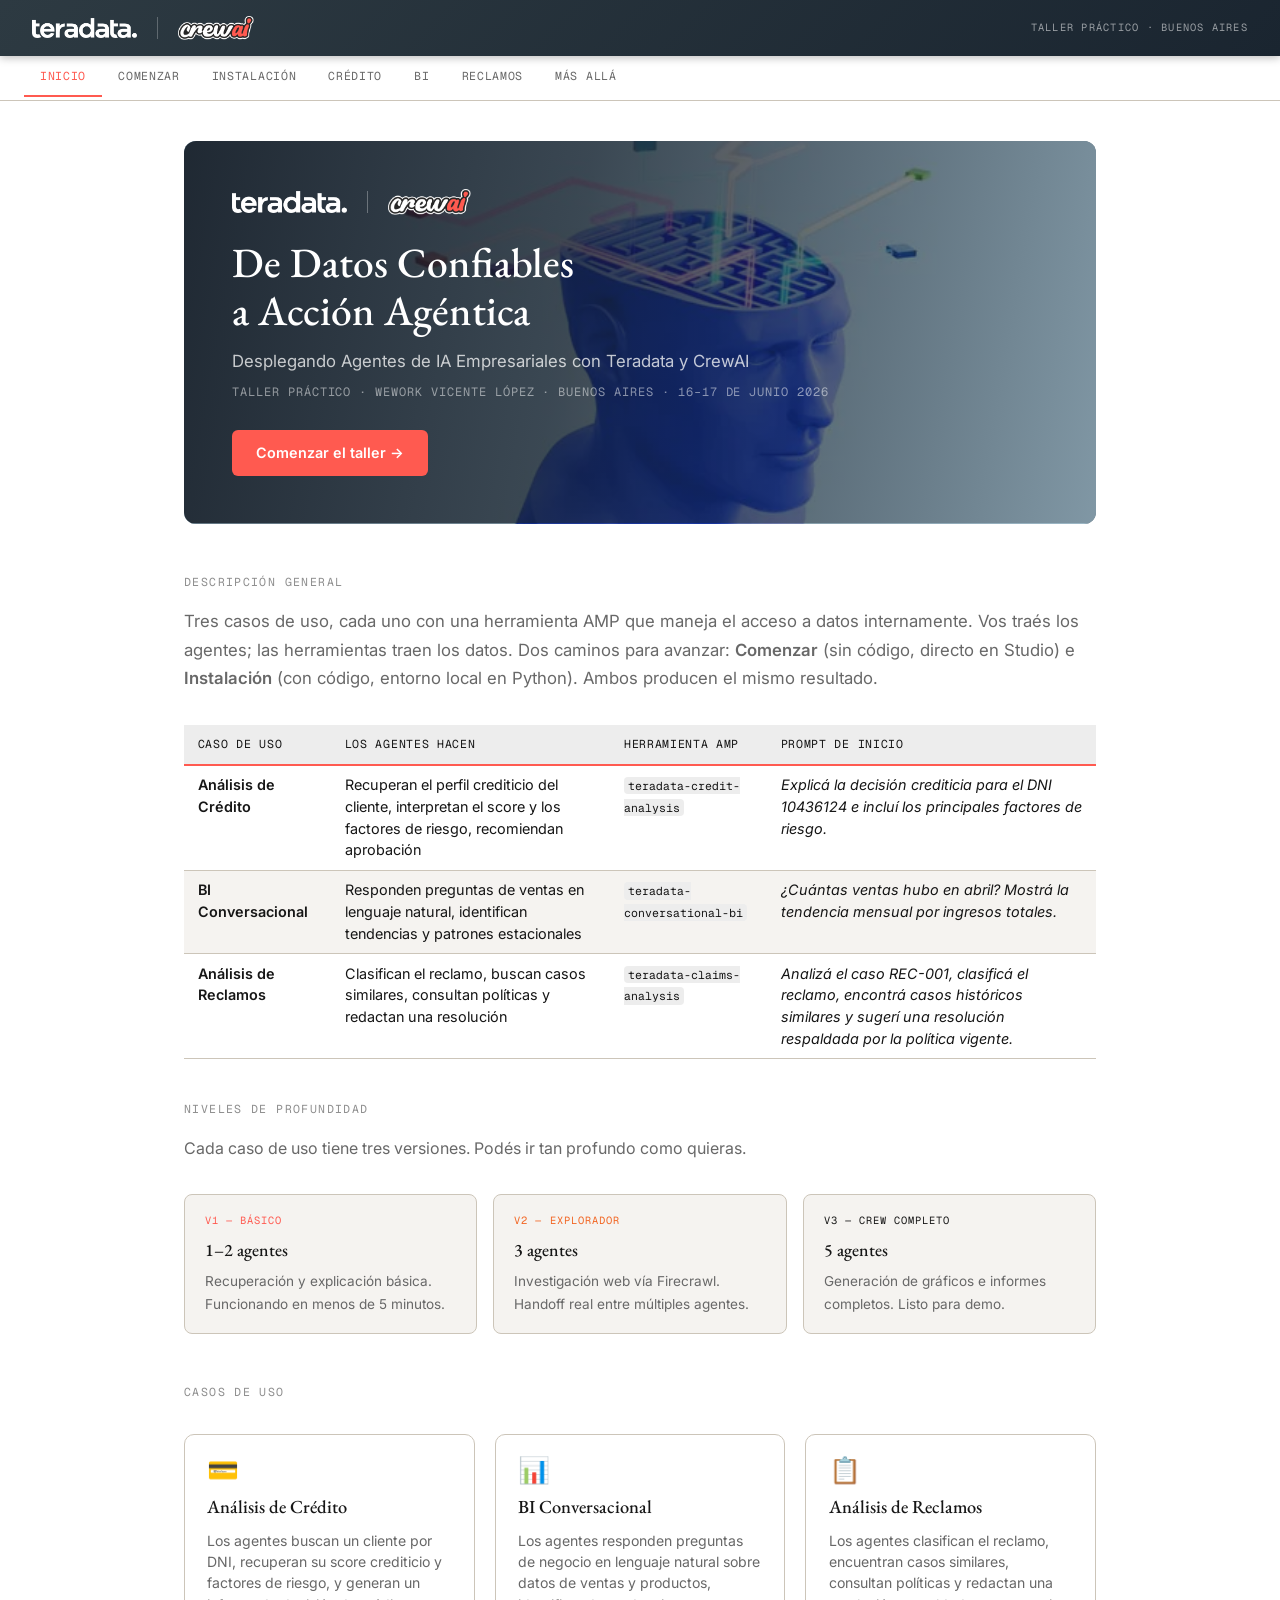
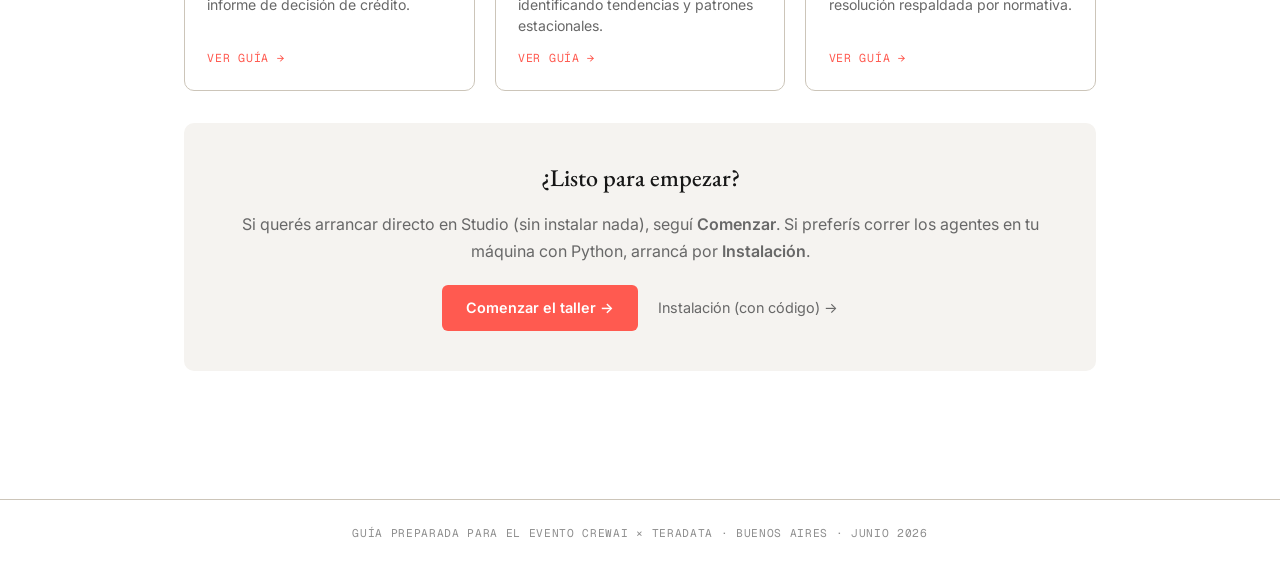
==== index.html @ 2e2058a5 "Workshop site: CrewAI × Teradata Buenos Aires 2026 Static 7-page Spanish workshop site for participa" ====
<!DOCTYPE html>
<html lang="es">
<head>
  <meta charset="UTF-8">
  <meta name="viewport" content="width=device-width, initial-scale=1.0">
  <title>CrewAI × Teradata — Taller Buenos Aires 2026</title>
  <link rel="stylesheet" href="css/style.css">
  <style>
    /* Index-specific: full width, no sidebar */
    .index-layout {
      max-width: 960px;
      margin: 0 auto;
      padding: 2.5rem 1.5rem 4rem;
    }
    .section-title {
      font-family: 'Geist Mono', monospace;
      font-size: 0.72rem;
      letter-spacing: 0.12em;
      text-transform: uppercase;
      color: var(--text-muted);
      margin-bottom: 1rem;
    }
    .overview-intro {
      font-size: 1.05rem;
      color: var(--text-secondary);
      margin-bottom: 2rem;
      max-width: none;
    }
    .versions-overview {
      display: grid;
      grid-template-columns: repeat(3, 1fr);
      gap: 1rem;
      margin: 2rem 0 3rem;
    }
    .version-card {
      background: var(--off-white);
      border: 1px solid var(--border-light);
      border-radius: 8px;
      padding: 1.1rem 1.25rem;
    }
    .version-card .vnum {
      font-family: 'Geist Mono', monospace;
      font-size: 0.65rem;
      letter-spacing: 0.1em;
      text-transform: uppercase;
      color: var(--text-muted);
      margin-bottom: 0.3rem;
    }
    .version-card .vtitle {
      font-family: 'EB Garamond', Georgia, serif;
      font-size: 1.1rem;
      font-weight: 500;
      margin-bottom: 0.3rem;
    }
    .version-card .vdesc {
      font-size: 0.85rem;
      color: var(--text-secondary);
    }
    @media (max-width: 700px) {
      .versions-overview { grid-template-columns: 1fr; }
    }
  </style>
</head>
<body>

<header class="site-header">
  <div class="header-brand">
    <img src="assets/teradata-logo.png" alt="Teradata" class="teradata-logo">
    <div class="header-divider"></div>
    <a href="index.html" class="crewai-logo-link"><img src="assets/crewai-logo.png" alt="CrewAI" class="crewai-logo-img"></a>
  </div>
  <span class="header-label">Taller Práctico · Buenos Aires</span>
</header>

<nav class="site-nav"><ul>
  <li><a href="index.html" class="active">Inicio</a></li>
  <li><a href="comenzar.html">Comenzar</a></li>
  <li><a href="instalacion.html">Instalación</a></li>
  <li><a href="caso-credito.html">Crédito</a></li>
  <li><a href="caso-bi.html">BI</a></li>
  <li><a href="caso-reclamos.html">Reclamos</a></li>
  <li><a href="ir-mas-alla.html">Más Allá</a></li>
</ul></nav>

<div class="index-layout">

  <!-- Hero -->
  <div class="hero">
    <div class="hero-bg"></div>
    <div class="hero-bg-image"></div>
    <div class="hero-content">
      <div class="hero-logos">
        <img src="assets/teradata-logo.png" alt="Teradata" class="teradata-logo">
        <div class="hero-div"></div>
        <a href="index.html" class="crewai-logo-link"><img src="assets/crewai-logo.png" alt="CrewAI" class="crewai-logo-img"></a>
      </div>
      <h1>De Datos Confiables<br>a Acción Agéntica</h1>
      <p class="hero-subtitle">Desplegando Agentes de IA Empresariales con Teradata y CrewAI</p>
      <p class="hero-date">Taller práctico · WeWork Vicente López · Buenos Aires · 16–17 de Junio 2026</p>
      <a href="comenzar.html" class="hero-cta">Comenzar el taller →</a>
    </div>
  </div>

  <!-- Overview -->
  <div class="section-title">Descripción general</div>
  <p class="overview-intro">
    Tres casos de uso, cada uno con una herramienta AMP que maneja el acceso a datos internamente.
    Vos traés los agentes; las herramientas traen los datos. Dos caminos para avanzar:
    <strong>Comenzar</strong> (sin código, directo en Studio) e <strong>Instalación</strong> (con código, entorno local en Python).
    Ambos producen el mismo resultado.
  </p>

  <div class="table-wrap">
    <table>
      <thead>
        <tr>
          <th>Caso de uso</th>
          <th>Los agentes hacen</th>
          <th>Herramienta AMP</th>
          <th>Prompt de inicio</th>
        </tr>
      </thead>
      <tbody>
        <tr>
          <td><strong>Análisis de Crédito</strong></td>
          <td>Recuperan el perfil crediticio del cliente, interpretan el score y los factores de riesgo, recomiendan aprobación</td>
          <td><code>teradata-credit-analysis</code></td>
          <td><em>Explicá la decisión crediticia para el DNI 10436124 e incluí los principales factores de riesgo.</em></td>
        </tr>
        <tr>
          <td><strong>BI Conversacional</strong></td>
          <td>Responden preguntas de ventas en lenguaje natural, identifican tendencias y patrones estacionales</td>
          <td><code>teradata-conversational-bi</code></td>
          <td><em>¿Cuántas ventas hubo en abril? Mostrá la tendencia mensual por ingresos totales.</em></td>
        </tr>
        <tr>
          <td><strong>Análisis de Reclamos</strong></td>
          <td>Clasifican el reclamo, buscan casos similares, consultan políticas y redactan una resolución</td>
          <td><code>teradata-claims-analysis</code></td>
          <td><em>Analizá el caso REC-001, clasificá el reclamo, encontrá casos históricos similares y sugerí una resolución respaldada por la política vigente.</em></td>
        </tr>
      </tbody>
    </table>
  </div>

  <!-- Version tiers -->
  <div class="section-title" style="margin-top: 2.5rem;">Niveles de profundidad</div>
  <p style="color: var(--text-secondary); margin-bottom: 1.5rem;">
    Cada caso de uso tiene tres versiones. Podés ir tan profundo como quieras.
  </p>
  <div class="versions-overview">
    <div class="version-card">
      <div class="vnum" style="color: var(--coral);">V1 — Básico</div>
      <div class="vtitle">1–2 agentes</div>
      <div class="vdesc">Recuperación y explicación básica. Funcionando en menos de 5 minutos.</div>
    </div>
    <div class="version-card">
      <div class="vnum" style="color: var(--teradata-orange);">V2 — Explorador</div>
      <div class="vtitle">3 agentes</div>
      <div class="vdesc">Investigación web vía Firecrawl. Handoff real entre múltiples agentes.</div>
    </div>
    <div class="version-card">
      <div class="vnum" style="color: var(--coal);">V3 — Crew Completo</div>
      <div class="vtitle">5 agentes</div>
      <div class="vdesc">Generación de gráficos e informes completos. Listo para demo.</div>
    </div>
  </div>

  <!-- Use case cards -->
  <div class="section-title">Casos de uso</div>
  <div class="use-case-cards">
    <a href="caso-credito.html" class="use-case-card">
      <div class="card-icon">💳</div>
      <div class="card-title">Análisis de Crédito</div>
      <div class="card-desc">
        Los agentes buscan un cliente por DNI, recuperan su score crediticio y factores de riesgo,
        y generan un informe de decisión de crédito.
      </div>
      <div class="card-link">Ver guía →</div>
    </a>
    <a href="caso-bi.html" class="use-case-card">
      <div class="card-icon">📊</div>
      <div class="card-title">BI Conversacional</div>
      <div class="card-desc">
        Los agentes responden preguntas de negocio en lenguaje natural sobre datos de ventas
        y productos, identificando tendencias y patrones estacionales.
      </div>
      <div class="card-link">Ver guía →</div>
    </a>
    <a href="caso-reclamos.html" class="use-case-card">
      <div class="card-icon">📋</div>
      <div class="card-title">Análisis de Reclamos</div>
      <div class="card-desc">
        Los agentes clasifican el reclamo, encuentran casos similares, consultan políticas
        y redactan una resolución respaldada por normativa.
      </div>
      <div class="card-link">Ver guía →</div>
    </a>
  </div>

  <!-- CTA to getting started -->
  <div style="text-align: center; margin-top: 1rem; padding: 2.5rem; background: var(--off-white); border-radius: 10px;">
    <h2 style="border: none; margin-top: 0; font-size: 1.5rem;">¿Listo para empezar?</h2>
    <p style="color: var(--text-secondary); margin-bottom: 1.25rem;">
      Si querés arrancar directo en Studio (sin instalar nada), seguí <strong>Comenzar</strong>.
      Si preferís correr los agentes en tu máquina con Python, arrancá por <strong>Instalación</strong>.
    </p>
    <a href="comenzar.html" class="hero-cta">Comenzar el taller →</a>
    <a href="instalacion.html" style="margin-left: 1rem; color: var(--text-secondary); font-size: 0.9rem;">Instalación (con código) →</a>
  </div>

</div>

<footer class="site-footer">
  <p>Guía preparada para el evento CrewAI × Teradata · Buenos Aires · Junio 2026</p>
</footer>

<button id="back-to-top" title="Volver arriba">↑</button>

<script>
  const btn = document.getElementById('back-to-top');
  window.addEventListener('scroll', () => btn.classList.toggle('visible', window.scrollY > 400));
  btn.addEventListener('click', () => window.scrollTo({top: 0, behavior: 'smooth'}));
</script>
</body>
</html>
---- css/style.css ----
/* ============================================================
   CrewAI × Teradata Workshop — Shared Stylesheet
   Field-labs inspired design with joint co-branding
   ============================================================ */

@import url('https://fonts.googleapis.com/css2?family=EB+Garamond:ital,wght@0,500;1,500&family=Inter:wght@400;600&family=Geist+Mono:wght@400&display=swap');

/* ── Custom Properties ─────────────────────────────────────── */
:root {
  --coral:            #FF5A50;
  --teradata-orange:  #F26522;
  --black:            #000000;
  --coal:             #161616;
  --off-white:        #F5F3F0;
  --card-grey:        #EDEDED;
  --border-light:     #CCC5B9;
  --text-secondary:   #686868;
  --text-muted:       #8E8E8E;
  --header-dark:      #2D3A42;
  --header-darker:    #1A2530;
  --header-height:    56px;
  --sidebar-width:    250px;
  --content-width:    960px;
  --outer-width:      1280px;
}

/* ── Reset / Base ──────────────────────────────────────────── */
*, *::before, *::after { box-sizing: border-box; margin: 0; padding: 0; }

html { scroll-behavior: smooth; }

body {
  font-family: 'Inter', sans-serif;
  font-size: 16px;
  line-height: 1.7;
  color: var(--coal);
  background: #fff;
}

/* ── Header ────────────────────────────────────────────────── */
.site-header {
  background: linear-gradient(135deg, var(--header-dark) 0%, var(--header-darker) 100%);
  height: var(--header-height);
  padding: 0 2rem;
  display: flex;
  align-items: center;
  justify-content: space-between;
  position: sticky;
  top: 0;
  z-index: 100;
  box-shadow: 0 2px 8px rgba(0,0,0,0.25);
}

.header-brand {
  display: flex;
  align-items: center;
  gap: 1.25rem;
}

.header-brand img.teradata-logo {
  height: 20px;
  width: auto;
  display: block;
  filter: brightness(0) invert(1);
}

.header-divider {
  width: 1px;
  height: 22px;
  background: rgba(255,255,255,0.25);
  flex-shrink: 0;
}

.crewai-logo-link {
  display: flex;
  align-items: center;
  text-decoration: none;
}

.crewai-logo-img {
  height: 24px;
  width: auto;
  display: block;
}

.header-label {
  font-family: 'Geist Mono', monospace;
  font-size: 0.65rem;
  letter-spacing: 0.12em;
  text-transform: uppercase;
  color: rgba(255,255,255,0.55);
}

/* ── Top Navigation ────────────────────────────────────────── */
.site-nav {
  background: #fff;
  border-bottom: 1px solid var(--border-light);
  position: sticky;
  top: var(--header-height);
  z-index: 90;
}

.site-nav ul {
  list-style: none;
  display: flex;
  gap: 0;
  max-width: var(--outer-width);
  margin: 0 auto;
  padding: 0 1.5rem;
}

.site-nav ul li {
  position: relative;
}

.site-nav ul li a {
  display: block;
  padding: 0.65rem 1rem;
  font-family: 'Geist Mono', monospace;
  font-size: 0.72rem;
  letter-spacing: 0.06em;
  text-transform: uppercase;
  color: var(--text-secondary);
  text-decoration: none;
  transition: color 0.15s;
}

.site-nav ul li a:hover,
.site-nav ul li a.active {
  color: var(--coral);
}

.site-nav ul li:has(a:hover)::after,
.site-nav ul li:has(a.active)::after {
  content: '';
  position: absolute;
  bottom: -1px;
  left: 0;
  right: 0;
  height: 2px;
  background: var(--coral);
}

/* ── Page Layout ───────────────────────────────────────────── */
.page-layout {
  display: grid;
  grid-template-columns: var(--sidebar-width) 1fr;
  max-width: var(--outer-width);
  margin: 0 auto;
  padding: 2rem 1.5rem;
  gap: 3rem;
  align-items: start;
}

/* ── Sidebar TOC ───────────────────────────────────────────── */
.toc-sidebar {
  position: sticky;
  top: calc(var(--header-height) + 54px);
  max-height: calc(100vh - var(--header-height) - 74px);
  overflow-y: auto;
  padding-right: 1rem;
}

.toc-sidebar nav {
  border-left: 1px solid var(--border-light);
  padding-left: 1rem;
}

.toc-title {
  font-family: 'Geist Mono', monospace;
  font-size: 0.65rem;
  letter-spacing: 0.12em;
  text-transform: uppercase;
  color: var(--text-muted);
  margin-bottom: 0.75rem;
}

.toc-sidebar nav a {
  display: block;
  padding: 0.3rem 0.6rem;
  font-size: 0.83rem;
  color: var(--text-secondary);
  text-decoration: none;
  border-left: 2px solid transparent;
  margin-left: -1rem;
  border-radius: 0 4px 4px 0;
  transition: all 0.15s;
  line-height: 1.4;
}

.toc-sidebar nav a:hover {
  color: var(--coal);
  background: var(--off-white);
}

.toc-sidebar nav a.active {
  color: var(--coral);
  border-left-color: var(--coral);
  background: var(--off-white);
  font-weight: 600;
}

.toc-sidebar nav a.toc-h3 {
  font-size: 0.78rem;
  padding-left: 1.2rem;
}

/* ── Main Content ──────────────────────────────────────────── */
.main-content {
  min-width: 0;
  max-width: var(--content-width);
}

/* ── Typography ────────────────────────────────────────────── */
h1, h2, h3, h4 {
  font-family: 'EB Garamond', Georgia, serif;
  font-weight: 500;
  line-height: 1.25;
  color: var(--coal);
}

h1 { font-size: 2.4rem; margin-bottom: 1rem; }
h2 { font-size: 1.7rem; margin-top: 2.5rem; margin-bottom: 0.75rem; padding-bottom: 0.4rem; border-bottom: 1px solid var(--border-light); }
h3 { font-size: 1.25rem; margin-top: 1.75rem; margin-bottom: 0.5rem; }
h4 { font-size: 1rem; margin-top: 1.25rem; margin-bottom: 0.4rem; font-family: 'Inter', sans-serif; font-weight: 600; }

p { margin-bottom: 1rem; }

a { color: var(--coral); text-decoration: none; }
a:hover { text-decoration: underline; }

strong { font-weight: 600; }

hr { border: none; border-top: 1px solid var(--border-light); margin: 2rem 0; }

ul, ol { margin: 0.5rem 0 1rem 1.5rem; }
li { margin-bottom: 0.25rem; }

/* ── Inline Code ───────────────────────────────────────────── */
code {
  font-family: 'Geist Mono', monospace;
  font-size: 0.84em;
  background: var(--card-grey);
  padding: 0.1em 0.35em;
  border-radius: 4px;
  color: var(--coal);
}

/* ── Code Blocks ───────────────────────────────────────────── */
pre {
  background: var(--coal);
  border-radius: 10px;
  padding: 1rem 1.2rem;
  overflow-x: auto;
  margin: 1rem 0 1.5rem;
  position: relative;
}

pre code {
  font-family: 'Geist Mono', monospace;
  font-size: 0.84rem;
  background: none;
  color: #EDEDED;
  padding: 0;
  border-radius: 0;
}

.code-lang {
  position: absolute;
  top: 0.6rem;
  right: 1rem;
  font-family: 'Geist Mono', monospace;
  font-size: 0.62rem;
  letter-spacing: 0.1em;
  text-transform: uppercase;
  color: var(--text-muted);
}

/* ── Tables ────────────────────────────────────────────────── */
.table-wrap { overflow-x: auto; margin: 1rem 0 1.5rem; }

table {
  width: 100%;
  border-collapse: collapse;
  font-size: 0.9rem;
}

thead tr {
  background: var(--card-grey);
  border-bottom: 2px solid var(--coral);
}

thead th {
  font-family: 'Geist Mono', monospace;
  font-size: 0.72rem;
  letter-spacing: 0.06em;
  text-transform: uppercase;
  padding: 0.6rem 0.85rem;
  text-align: left;
  color: var(--coal);
  font-weight: 400;
}

tbody tr { border-bottom: 1px solid var(--border-light); }
tbody tr:nth-child(even) { background: var(--off-white); }

td {
  padding: 0.55rem 0.85rem;
  vertical-align: top;
  line-height: 1.5;
}

td code { font-size: 0.8em; }

/* ── Callout / Blockquote ──────────────────────────────────── */
blockquote {
  border-left: 3px solid var(--coral);
  background: var(--off-white);
  border-radius: 0 6px 6px 0;
  padding: 0.75rem 1.1rem;
  margin: 1rem 0 1.5rem;
  color: var(--text-secondary);
  font-size: 0.93rem;
}

blockquote p:last-child { margin-bottom: 0; }

blockquote strong { color: var(--coal); }

/* ── Mode Toggle ───────────────────────────────────────────── */
.mode-toggle-wrap {
  display: flex;
  align-items: center;
  gap: 1rem;
  margin: 1.5rem 0 1rem;
}

.mode-toggle-label {
  font-family: 'Geist Mono', monospace;
  font-size: 0.72rem;
  letter-spacing: 0.08em;
  text-transform: uppercase;
  color: var(--text-muted);
}

.mode-toggle {
  display: inline-flex;
  border: 1.5px solid var(--border-light);
  border-radius: 6px;
  overflow: hidden;
}

.toggle-btn {
  padding: 0.45rem 1.1rem;
  font-family: 'Geist Mono', monospace;
  font-size: 0.78rem;
  letter-spacing: 0.04em;
  border: none;
  background: #fff;
  color: var(--text-secondary);
  cursor: pointer;
  transition: all 0.15s;
}

.toggle-btn + .toggle-btn {
  border-left: 1.5px solid var(--border-light);
}

.toggle-btn.active {
  background: var(--coral);
  color: #fff;
}

.toggle-btn:hover:not(.active) {
  background: var(--off-white);
  color: var(--coal);
}

/* ── Version Accordions ────────────────────────────────────── */
.versions-list { margin-top: 1rem; }

details.version-details {
  border: 1px solid var(--border-light);
  border-radius: 8px;
  margin-bottom: 0.75rem;
  overflow: hidden;
}

details.version-details[open] {
  border-color: var(--card-grey);
}

summary.version-summary {
  display: flex;
  align-items: center;
  gap: 0.75rem;
  padding: 0.85rem 1.1rem;
  cursor: pointer;
  list-style: none;
  background: #fff;
  transition: background 0.12s;
}

summary.version-summary::-webkit-details-marker { display: none; }

details.version-details[open] summary.version-summary {
  background: var(--off-white);
  border-bottom: 1px solid var(--border-light);
}

summary.version-summary:hover { background: var(--off-white); }

.version-badge {
  font-family: 'Geist Mono', monospace;
  font-size: 0.72rem;
  letter-spacing: 0.04em;
  padding: 0.2rem 0.6rem;
  border-radius: 4px;
  color: #fff;
  white-space: nowrap;
}

.version-badge.v1 { background: var(--coral); }
.version-badge.v2 { background: var(--teradata-orange); }
.version-badge.v3 { background: var(--coal); }

.version-meta {
  font-size: 0.85rem;
  color: var(--text-secondary);
}

.version-arrow {
  margin-left: auto;
  font-size: 0.8rem;
  color: var(--text-muted);
  transition: transform 0.2s;
}

details.version-details[open] .version-arrow { transform: rotate(90deg); }

.version-body {
  padding: 1.25rem 1.5rem;
}

.version-body > *:last-child { margin-bottom: 0; }

/* ── Step boxes (installation) ─────────────────────────────── */
.step-list { list-style: none; margin: 0; padding: 0; }

.step-item {
  display: flex;
  gap: 1rem;
  margin-bottom: 1.5rem;
  align-items: flex-start;
}

.step-num {
  flex-shrink: 0;
  width: 28px;
  height: 28px;
  border-radius: 50%;
  background: var(--coral);
  color: #fff;
  font-family: 'Geist Mono', monospace;
  font-size: 0.78rem;
  display: flex;
  align-items: center;
  justify-content: center;
  margin-top: 0.1rem;
}

.step-content h4 { margin-top: 0; }

/* ── Checklist ─────────────────────────────────────────────── */
.checklist {
  background: var(--off-white);
  border: 1px solid var(--border-light);
  border-radius: 8px;
  padding: 1.1rem 1.4rem;
  margin: 1.5rem 0;
}

.checklist h4 {
  margin-top: 0;
  margin-bottom: 0.6rem;
  font-family: 'Geist Mono', monospace;
  font-size: 0.72rem;
  letter-spacing: 0.08em;
  text-transform: uppercase;
  color: var(--text-muted);
}

.checklist ul {
  list-style: none;
  margin: 0;
  padding: 0;
}

.checklist ul li {
  padding: 0.2rem 0;
  padding-left: 1.4rem;
  position: relative;
  font-size: 0.9rem;
}

.checklist ul li::before {
  content: '✓';
  position: absolute;
  left: 0;
  color: var(--coral);
  font-weight: 600;
}

/* ── Use-Case Cards (index page) ───────────────────────────── */
.use-case-cards {
  display: grid;
  grid-template-columns: repeat(3, 1fr);
  gap: 1.25rem;
  margin: 2rem 0;
}

.use-case-card {
  border: 1.5px solid var(--border-light);
  border-radius: 10px;
  padding: 1.4rem;
  text-decoration: none;
  color: inherit;
  display: flex;
  flex-direction: column;
  gap: 0.5rem;
  transition: border-color 0.15s, box-shadow 0.15s;
}

.use-case-card:hover {
  border-color: var(--coral);
  box-shadow: 0 4px 16px rgba(255,90,80,0.1);
  text-decoration: none;
}

.card-icon {
  font-size: 1.6rem;
  line-height: 1;
}

.card-title {
  font-family: 'EB Garamond', Georgia, serif;
  font-size: 1.15rem;
  font-weight: 500;
  color: var(--coal);
}

.card-desc {
  font-size: 0.88rem;
  color: var(--text-secondary);
  line-height: 1.5;
  flex: 1;
}

.card-link {
  font-family: 'Geist Mono', monospace;
  font-size: 0.72rem;
  letter-spacing: 0.06em;
  text-transform: uppercase;
  color: var(--coral);
  margin-top: 0.25rem;
}

/* ── Hero (index page) ─────────────────────────────────────── */
.hero {
  position: relative;
  min-height: 380px;
  display: flex;
  align-items: center;
  overflow: hidden;
  border-radius: 12px;
  margin-bottom: 3rem;
}

.hero-bg {
  position: absolute;
  inset: 0;
  background: linear-gradient(135deg, var(--header-darker) 0%, var(--header-dark) 100%);
}

/* Accent image + dark scrim baked in (WP-A owns the asset path).
   WP-E only needs the <div class="hero-bg-image"> present + the file copied —
   it must NOT set background-image inline, or it would drop the scrim. */
.hero-bg-image {
  position: absolute;
  inset: 0;
  background-image:
    linear-gradient(100deg,
      rgba(22,30,40,0.95) 0%,
      rgba(22,30,40,0.80) 42%,
      rgba(22,30,40,0.42) 100%),
    url('../assets/what-is-an-ai-agent-hero.webp');
  /* gradient scrim covers fully; image is zoomed slightly so it can be
     nudged to the right without leaving a gap */
  background-size: cover, 122% auto;
  background-position: center, 18% center;
  background-repeat: no-repeat, no-repeat;
  opacity: 1;
}

.hero-content {
  position: relative;
  padding: 3rem;
  max-width: 760px;
}

.hero-logos {
  display: flex;
  align-items: center;
  gap: 1.25rem;
  margin-bottom: 1.5rem;
}

.hero-logos img.teradata-logo {
  height: 22px;
  width: auto;
  display: block;
  filter: brightness(0) invert(1);
}

.hero-logos .crewai-logo-img {
  height: 26px;
  width: auto;
  display: block;
}

.hero-logos .hero-div {
  width: 1px;
  height: 22px;
  background: rgba(255,255,255,0.3);
  flex-shrink: 0;
}

.hero h1 {
  font-size: 2.6rem;
  color: #fff;
  margin-bottom: 0.75rem;
  line-height: 1.15;
}

.hero-subtitle {
  font-size: 1.05rem;
  color: rgba(255,255,255,0.75);
  margin-bottom: 0.4rem;
}

.hero-date {
  font-family: 'Geist Mono', monospace;
  font-size: 0.75rem;
  letter-spacing: 0.08em;
  text-transform: uppercase;
  color: rgba(255,255,255,0.5);
  margin-bottom: 1.75rem;
}

.hero-cta {
  display: inline-block;
  background: var(--coral);
  color: #fff;
  padding: 0.65rem 1.5rem;
  border-radius: 6px;
  font-weight: 600;
  font-size: 0.9rem;
  text-decoration: none;
  transition: background 0.15s;
}

.hero-cta:hover {
  background: #e04840;
  text-decoration: none;
}

/* ── Section intro (use case pages) ───────────────────────── */
.section-intro {
  background: var(--off-white);
  border: 1px solid var(--border-light);
  border-radius: 10px;
  padding: 1.25rem 1.5rem;
  margin-bottom: 2rem;
}

.section-intro p:last-child { margin-bottom: 0; }

.tool-badge {
  display: inline-block;
  font-family: 'Geist Mono', monospace;
  font-size: 0.78rem;
  background: var(--coal);
  color: #EDEDED;
  padding: 0.15rem 0.55rem;
  border-radius: 4px;
}

/* ── Agent/Task Field Tables ───────────────────────────────── */
.field-table {
  width: 100%;
  border-collapse: collapse;
  margin: 0.75rem 0 1.25rem;
  font-size: 0.88rem;
}

.field-table td:first-child {
  font-family: 'Geist Mono', monospace;
  font-size: 0.78rem;
  white-space: nowrap;
  color: var(--text-muted);
  padding: 0.5rem 0.75rem 0.5rem 0;
  vertical-align: top;
  width: 120px;
}

.field-table td:last-child {
  padding: 0.5rem 0;
  border-bottom: 1px solid var(--border-light);
  color: var(--coal);
}

/* ── Agent header ──────────────────────────────────────────── */
.agent-header {
  display: flex;
  align-items: baseline;
  gap: 0.6rem;
  margin: 1.5rem 0 0.5rem;
}

.agent-label {
  font-family: 'Geist Mono', monospace;
  font-size: 0.65rem;
  letter-spacing: 0.1em;
  text-transform: uppercase;
  color: var(--text-muted);
  border: 1px solid var(--border-light);
  padding: 0.1rem 0.4rem;
  border-radius: 4px;
}

.task-header {
  display: flex;
  align-items: baseline;
  gap: 0.6rem;
  margin: 1.25rem 0 0.5rem;
}

.task-label {
  font-family: 'Geist Mono', monospace;
  font-size: 0.65rem;
  letter-spacing: 0.1em;
  text-transform: uppercase;
  color: #fff;
  background: var(--teradata-orange);
  padding: 0.1rem 0.4rem;
  border-radius: 4px;
}

/* ── Page header (inner pages) ─────────────────────────────── */
.page-header {
  margin-bottom: 2rem;
}

.page-breadcrumb {
  font-family: 'Geist Mono', monospace;
  font-size: 0.72rem;
  letter-spacing: 0.06em;
  text-transform: uppercase;
  color: var(--text-muted);
  margin-bottom: 0.6rem;
}

.page-breadcrumb a { color: var(--text-muted); }
.page-breadcrumb a:hover { color: var(--coral); text-decoration: none; }

.page-meta {
  display: flex;
  gap: 1.25rem;
  margin-top: 0.5rem;
  flex-wrap: wrap;
}

.meta-pill {
  font-family: 'Geist Mono', monospace;
  font-size: 0.7rem;
  letter-spacing: 0.06em;
  color: var(--text-muted);
  display: flex;
  align-items: center;
  gap: 0.3rem;
}

/* ── Prev/Next navigation ──────────────────────────────────── */
.page-nav {
  display: grid;
  grid-template-columns: 1fr 1fr;
  gap: 1rem;
  margin-top: 3rem;
  padding-top: 2rem;
  border-top: 1px solid var(--border-light);
}

.page-nav-card {
  border: 1.5px solid var(--border-light);
  border-radius: 8px;
  padding: 1rem 1.2rem;
  text-decoration: none;
  color: inherit;
  transition: border-color 0.15s;
}

.page-nav-card:hover {
  border-color: var(--coral);
  text-decoration: none;
}

.page-nav-card.next { text-align: right; }

.nav-direction {
  font-family: 'Geist Mono', monospace;
  font-size: 0.65rem;
  letter-spacing: 0.1em;
  text-transform: uppercase;
  color: var(--text-muted);
  display: block;
  margin-bottom: 0.3rem;
}

.nav-title {
  font-family: 'EB Garamond', Georgia, serif;
  font-size: 1.05rem;
  color: var(--coal);
}

/* ── Back to top ───────────────────────────────────────────── */
#back-to-top {
  position: fixed;
  bottom: 2rem;
  right: 2rem;
  width: 42px;
  height: 42px;
  border-radius: 50%;
  background: var(--coral);
  color: #fff;
  border: none;
  cursor: pointer;
  font-size: 1.1rem;
  display: none;
  align-items: center;
  justify-content: center;
  box-shadow: 0 2px 10px rgba(255,90,80,0.4);
  transition: background 0.15s;
  z-index: 200;
}

#back-to-top.visible { display: flex; }
#back-to-top:hover { background: #e04840; }

/* ── Footer ────────────────────────────────────────────────── */
.site-footer {
  border-top: 1px solid var(--border-light);
  padding: 1.5rem 2rem;
  text-align: center;
  margin-top: 4rem;
}

.site-footer p {
  font-family: 'Geist Mono', monospace;
  font-size: 0.7rem;
  letter-spacing: 0.06em;
  text-transform: uppercase;
  color: var(--text-muted);
  margin: 0;
}

/* ── Prompt examples ───────────────────────────────────────── */
.prompt-example {
  background: var(--coal);
  border-radius: 8px;
  padding: 0.85rem 1.1rem;
  margin: 0.6rem 0;
  font-family: 'Geist Mono', monospace;
  font-size: 0.83rem;
  color: #EDEDED;
  border-left: 3px solid var(--teradata-orange);
}

/* Label that marks a block of prompts as suggested test prompts */
.prompt-group-label {
  display: flex;
  align-items: center;
  gap: 0.45rem;
  font-family: 'Geist Mono', monospace;
  font-size: 0.72rem;
  font-weight: 600;
  letter-spacing: 0.05em;
  text-transform: uppercase;
  color: var(--teradata-orange);
  margin: 1.6rem 0 0.5rem;
}
.prompt-group-label::before {
  content: "▶";
  font-size: 0.6rem;
}

/* ── Info box ──────────────────────────────────────────────── */
.info-box {
  background: #EEF6FF;
  border-left: 3px solid #4A90D9;
  border-radius: 0 6px 6px 0;
  padding: 0.75rem 1.1rem;
  margin: 1rem 0 1.5rem;
  font-size: 0.9rem;
  color: #1a4a7a;
}

.info-box p:last-child { margin-bottom: 0; }

/* ── Checkpoint callout (green) — "punto de control" in labs ── */
.checkpoint {
  background: #F0FAF4;
  border-left: 3px solid #2E9E5B;
  border-radius: 0 6px 6px 0;
  padding: 0.75rem 1.1rem;
  margin: 1rem 0 1.5rem;
  font-size: 0.9rem;
  color: #1d5e38;
}

.checkpoint strong { color: #14492a; }
.checkpoint p:last-child { margin-bottom: 0; }

/* ── Warning callout (amber) — caveats / graceful degradation ── */
.callout-warn {
  background: #FFF7E6;
  border-left: 3px solid var(--teradata-orange);
  border-radius: 0 6px 6px 0;
  padding: 0.75rem 1.1rem;
  margin: 1rem 0 1.5rem;
  font-size: 0.9rem;
  color: #7a4a12;
}

.callout-warn strong { color: #5a3608; }
.callout-warn p:last-child { margin-bottom: 0; }

/* ── Mobile (< 1080px) ─────────────────────────────────────── */
@media (max-width: 1079px) {
  .page-layout {
    grid-template-columns: 1fr;
    gap: 1.5rem;
    padding: 1.5rem 1rem;
  }

  .toc-sidebar {
    position: static;
    max-height: none;
    padding-right: 0;
  }

  .toc-sidebar details { border: 1px solid var(--border-light); border-radius: 6px; }
  .toc-sidebar details summary {
    padding: 0.6rem 0.85rem;
    cursor: pointer;
    font-family: 'Geist Mono', monospace;
    font-size: 0.72rem;
    letter-spacing: 0.08em;
    text-transform: uppercase;
    color: var(--text-muted);
    list-style: none;
  }
  .toc-sidebar details summary::-webkit-details-marker { display: none; }
  .toc-sidebar details nav { padding: 0.5rem 0.85rem 0.85rem; border-left: none; }

  .use-case-cards { grid-template-columns: 1fr; }
  .page-nav { grid-template-columns: 1fr; }

  .hero { min-height: 280px; border-radius: 8px; }
  .hero h1 { font-size: 1.9rem; }
  .hero-content { padding: 2rem; }

  .site-nav ul { overflow-x: auto; white-space: nowrap; }
}

@media (max-width: 640px) {
  h1 { font-size: 1.8rem; }
  h2 { font-size: 1.35rem; }
  .hero { min-height: 240px; }
  .hero-content { padding: 1.5rem; }
  .hero h1 { font-size: 1.6rem; }
}

/* ── Shared JS toggle visibility ───────────────────────────── */
[hidden] { display: none !important; }

/* ── Utility ───────────────────────────────────────────────── */
.mt-0 { margin-top: 0 !important; }
.visually-hidden { position: absolute; width: 1px; height: 1px; overflow: hidden; clip: rect(0,0,0,0); }
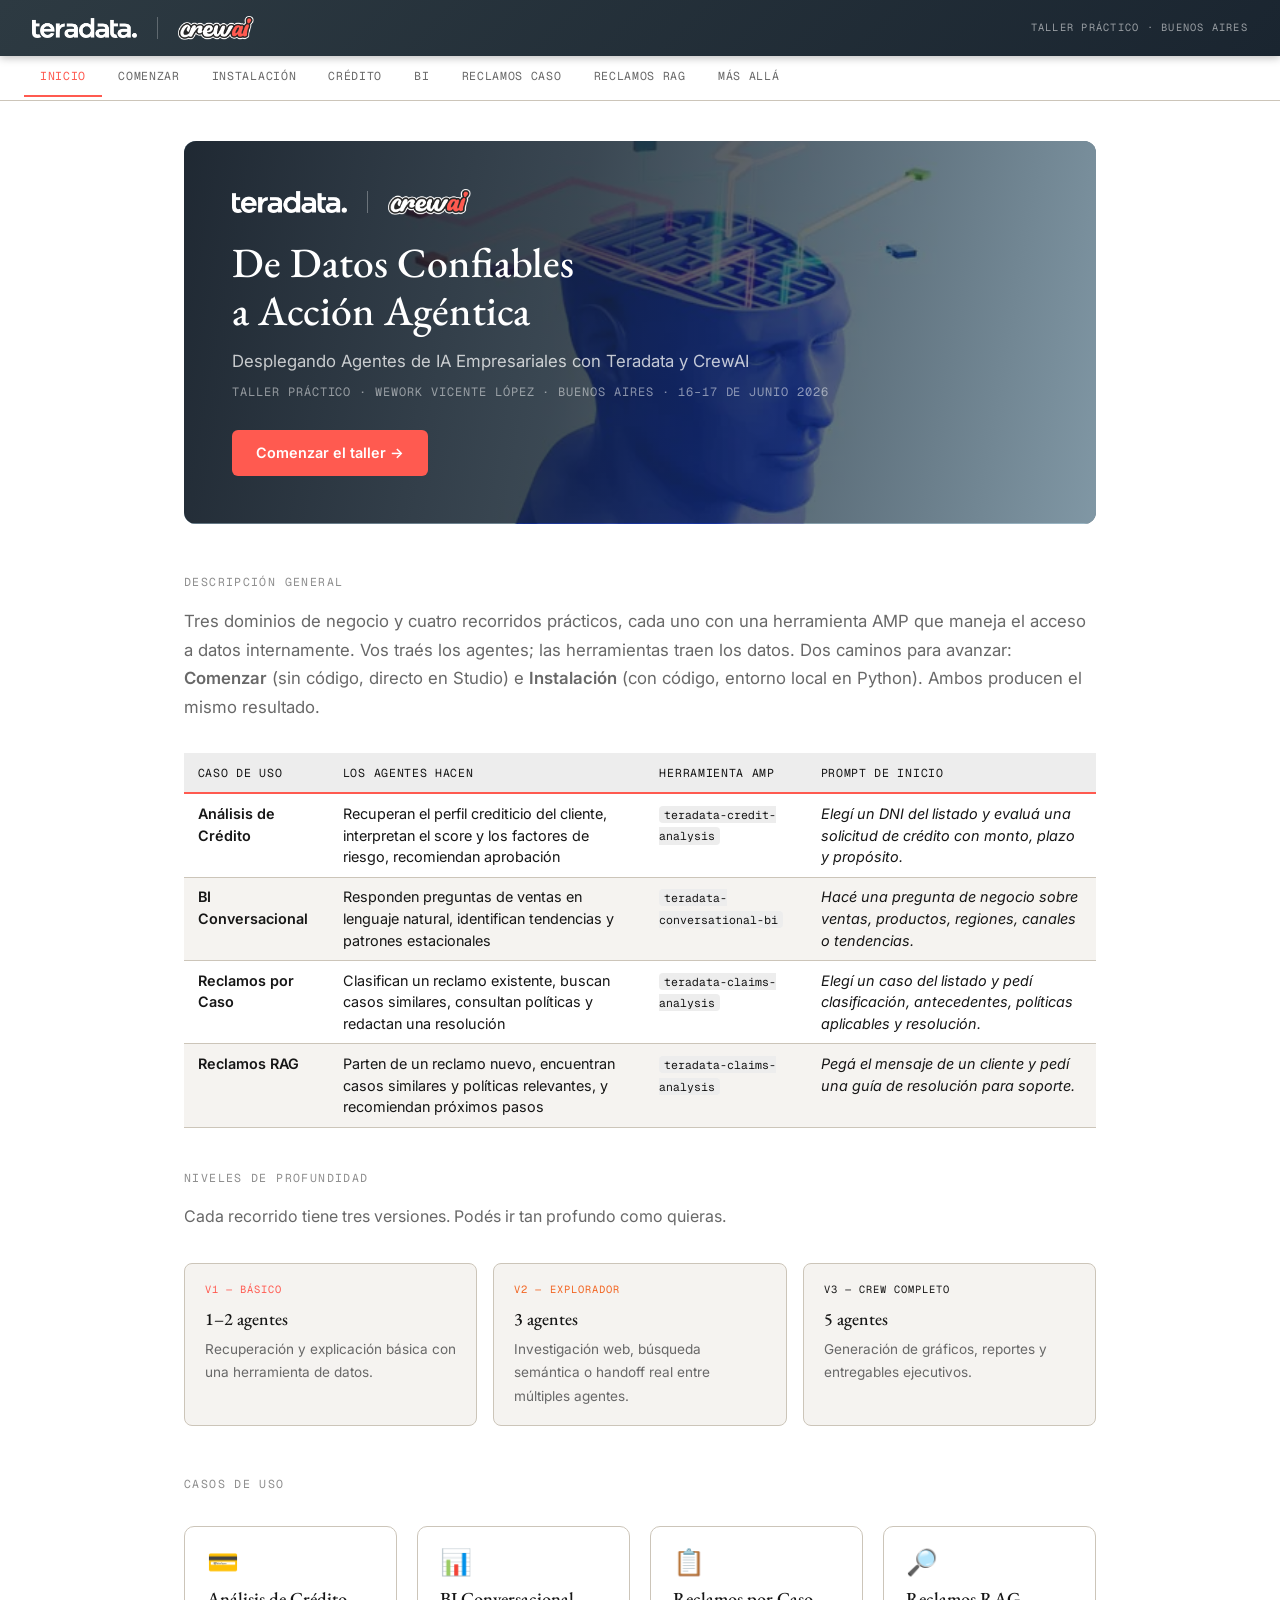
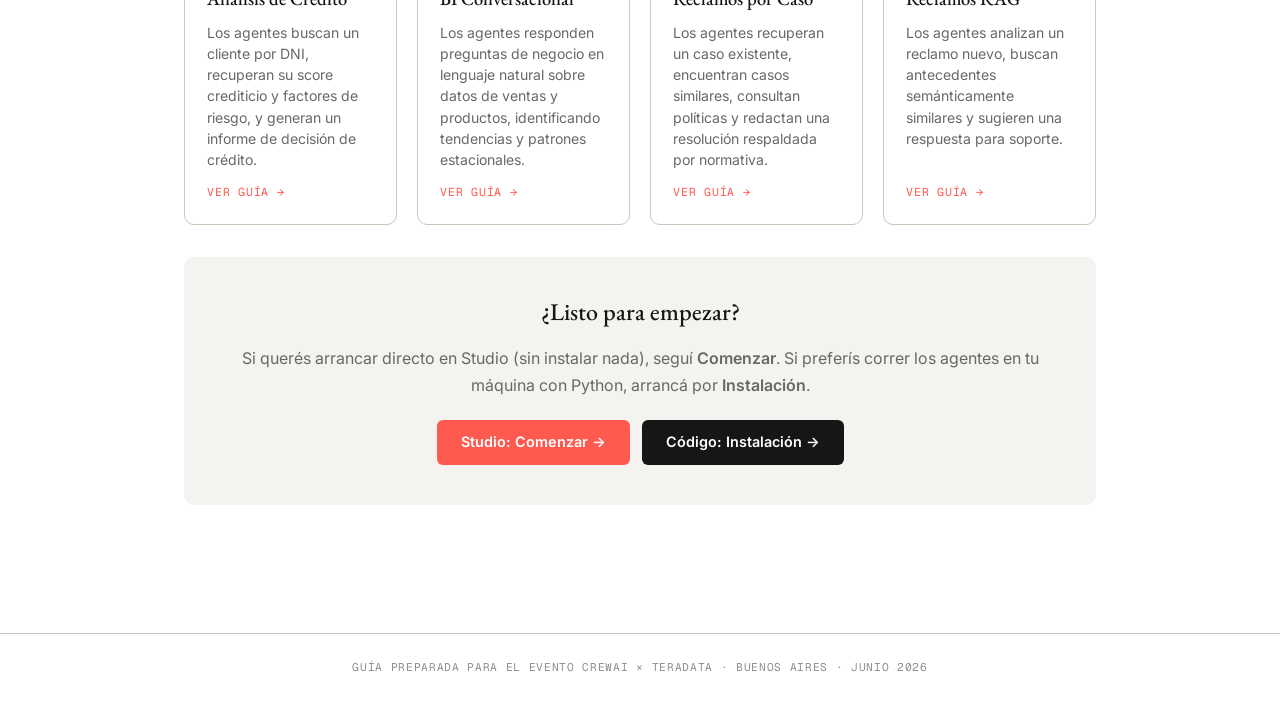
==== commit ad31e1f1: "Update Studio workshop docs" ====
--- a/index.html
+++ b/index.html
@@ -78,13 +78,13 @@
   <li><a href="instalacion.html">Instalación</a></li>
   <li><a href="caso-credito.html">Crédito</a></li>
   <li><a href="caso-bi.html">BI</a></li>
-  <li><a href="caso-reclamos.html">Reclamos</a></li>
+  <li><a href="caso-reclamos.html">Reclamos Caso</a></li>
+  <li><a href="caso-reclamos-rag.html">Reclamos RAG</a></li>
   <li><a href="ir-mas-alla.html">Más Allá</a></li>
 </ul></nav>
 
 <div class="index-layout">
 
-  <!-- Hero -->
   <div class="hero">
     <div class="hero-bg"></div>
     <div class="hero-bg-image"></div>
@@ -101,10 +101,9 @@
     </div>
   </div>
 
-  <!-- Overview -->
   <div class="section-title">Descripción general</div>
   <p class="overview-intro">
-    Tres casos de uso, cada uno con una herramienta AMP que maneja el acceso a datos internamente.
+    Tres dominios de negocio y cuatro recorridos prácticos, cada uno con una herramienta AMP que maneja el acceso a datos internamente.
     Vos traés los agentes; las herramientas traen los datos. Dos caminos para avanzar:
     <strong>Comenzar</strong> (sin código, directo en Studio) e <strong>Instalación</strong> (con código, entorno local en Python).
     Ambos producen el mismo resultado.
@@ -125,48 +124,52 @@
           <td><strong>Análisis de Crédito</strong></td>
           <td>Recuperan el perfil crediticio del cliente, interpretan el score y los factores de riesgo, recomiendan aprobación</td>
           <td><code>teradata-credit-analysis</code></td>
-          <td><em>Explicá la decisión crediticia para el DNI 10436124 e incluí los principales factores de riesgo.</em></td>
+          <td><em>Elegí un DNI del listado y evaluá una solicitud de crédito con monto, plazo y propósito.</em></td>
         </tr>
         <tr>
           <td><strong>BI Conversacional</strong></td>
           <td>Responden preguntas de ventas en lenguaje natural, identifican tendencias y patrones estacionales</td>
           <td><code>teradata-conversational-bi</code></td>
-          <td><em>¿Cuántas ventas hubo en abril? Mostrá la tendencia mensual por ingresos totales.</em></td>
-        </tr>
-        <tr>
-          <td><strong>Análisis de Reclamos</strong></td>
-          <td>Clasifican el reclamo, buscan casos similares, consultan políticas y redactan una resolución</td>
+          <td><em>Hacé una pregunta de negocio sobre ventas, productos, regiones, canales o tendencias.</em></td>
+        </tr>
+        <tr>
+          <td><strong>Reclamos por Caso</strong></td>
+          <td>Clasifican un reclamo existente, buscan casos similares, consultan políticas y redactan una resolución</td>
           <td><code>teradata-claims-analysis</code></td>
-          <td><em>Analizá el caso REC-001, clasificá el reclamo, encontrá casos históricos similares y sugerí una resolución respaldada por la política vigente.</em></td>
+          <td><em>Elegí un caso del listado y pedí clasificación, antecedentes, políticas aplicables y resolución.</em></td>
+        </tr>
+        <tr>
+          <td><strong>Reclamos RAG</strong></td>
+          <td>Parten de un reclamo nuevo, encuentran casos similares y políticas relevantes, y recomiendan próximos pasos</td>
+          <td><code>teradata-claims-analysis</code></td>
+          <td><em>Pegá el mensaje de un cliente y pedí una guía de resolución para soporte.</em></td>
         </tr>
       </tbody>
     </table>
   </div>
 
-  <!-- Version tiers -->
   <div class="section-title" style="margin-top: 2.5rem;">Niveles de profundidad</div>
   <p style="color: var(--text-secondary); margin-bottom: 1.5rem;">
-    Cada caso de uso tiene tres versiones. Podés ir tan profundo como quieras.
+    Cada recorrido tiene tres versiones. Podés ir tan profundo como quieras.
   </p>
   <div class="versions-overview">
     <div class="version-card">
       <div class="vnum" style="color: var(--coral);">V1 — Básico</div>
       <div class="vtitle">1–2 agentes</div>
-      <div class="vdesc">Recuperación y explicación básica. Funcionando en menos de 5 minutos.</div>
+      <div class="vdesc">Recuperación y explicación básica con una herramienta de datos.</div>
     </div>
     <div class="version-card">
       <div class="vnum" style="color: var(--teradata-orange);">V2 — Explorador</div>
       <div class="vtitle">3 agentes</div>
-      <div class="vdesc">Investigación web vía Firecrawl. Handoff real entre múltiples agentes.</div>
+      <div class="vdesc">Investigación web, búsqueda semántica o handoff real entre múltiples agentes.</div>
     </div>
     <div class="version-card">
       <div class="vnum" style="color: var(--coal);">V3 — Crew Completo</div>
       <div class="vtitle">5 agentes</div>
-      <div class="vdesc">Generación de gráficos e informes completos. Listo para demo.</div>
-    </div>
-  </div>
-
-  <!-- Use case cards -->
+      <div class="vdesc">Generación de gráficos, reportes y entregables ejecutivos.</div>
+    </div>
+  </div>
+
   <div class="section-title">Casos de uso</div>
   <div class="use-case-cards">
     <a href="caso-credito.html" class="use-case-card">
@@ -189,24 +192,34 @@
     </a>
     <a href="caso-reclamos.html" class="use-case-card">
       <div class="card-icon">📋</div>
-      <div class="card-title">Análisis de Reclamos</div>
-      <div class="card-desc">
-        Los agentes clasifican el reclamo, encuentran casos similares, consultan políticas
+      <div class="card-title">Reclamos por Caso</div>
+      <div class="card-desc">
+        Los agentes recuperan un caso existente, encuentran casos similares, consultan políticas
         y redactan una resolución respaldada por normativa.
       </div>
       <div class="card-link">Ver guía →</div>
     </a>
-  </div>
-
-  <!-- CTA to getting started -->
+    <a href="caso-reclamos-rag.html" class="use-case-card">
+      <div class="card-icon">🔎</div>
+      <div class="card-title">Reclamos RAG</div>
+      <div class="card-desc">
+        Los agentes analizan un reclamo nuevo, buscan antecedentes semánticamente similares
+        y sugieren una respuesta para soporte.
+      </div>
+      <div class="card-link">Ver guía →</div>
+    </a>
+  </div>
+
   <div style="text-align: center; margin-top: 1rem; padding: 2.5rem; background: var(--off-white); border-radius: 10px;">
     <h2 style="border: none; margin-top: 0; font-size: 1.5rem;">¿Listo para empezar?</h2>
     <p style="color: var(--text-secondary); margin-bottom: 1.25rem;">
       Si querés arrancar directo en Studio (sin instalar nada), seguí <strong>Comenzar</strong>.
       Si preferís correr los agentes en tu máquina con Python, arrancá por <strong>Instalación</strong>.
     </p>
-    <a href="comenzar.html" class="hero-cta">Comenzar el taller →</a>
-    <a href="instalacion.html" style="margin-left: 1rem; color: var(--text-secondary); font-size: 0.9rem;">Instalación (con código) →</a>
+    <div style="display: flex; gap: 0.75rem; justify-content: center; flex-wrap: wrap;">
+      <a href="comenzar.html" class="hero-cta" style="font-size: 0.9rem;">Studio: Comenzar →</a>
+      <a href="instalacion.html" class="hero-cta" style="font-size: 0.9rem; background: var(--coal);">Código: Instalación →</a>
+    </div>
   </div>
 
 </div>
@@ -219,8 +232,11 @@
 
 <script>
   const btn = document.getElementById('back-to-top');
-  window.addEventListener('scroll', () => btn.classList.toggle('visible', window.scrollY > 400));
+  window.addEventListener('scroll', () => {
+    btn.classList.toggle('visible', window.scrollY > 400);
+  });
   btn.addEventListener('click', () => window.scrollTo({top: 0, behavior: 'smooth'}));
 </script>
+
 </body>
 </html>
--- a/css/style.css
+++ b/css/style.css
@@ -514,7 +514,7 @@
 /* ── Use-Case Cards (index page) ───────────────────────────── */
 .use-case-cards {
   display: grid;
-  grid-template-columns: repeat(3, 1fr);
+  grid-template-columns: repeat(auto-fit, minmax(210px, 1fr));
   gap: 1.25rem;
   margin: 2rem 0;
 }
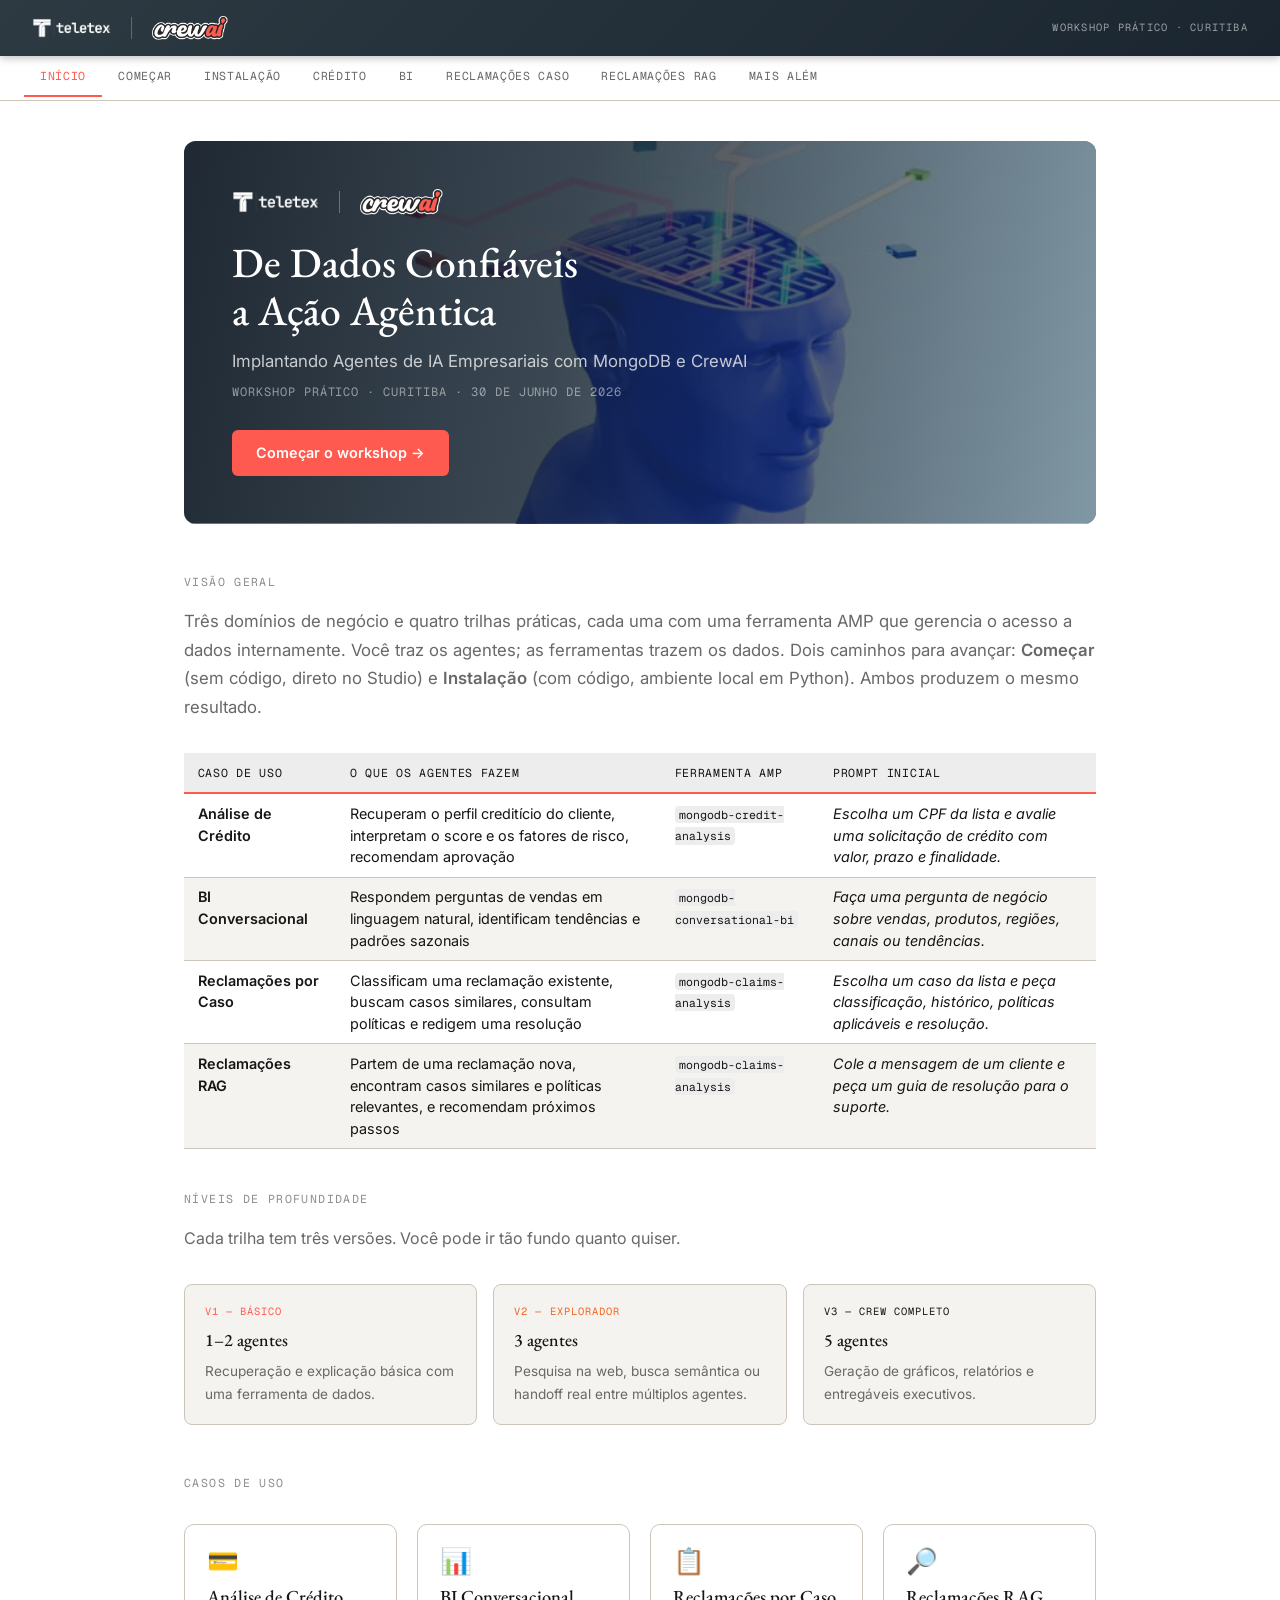
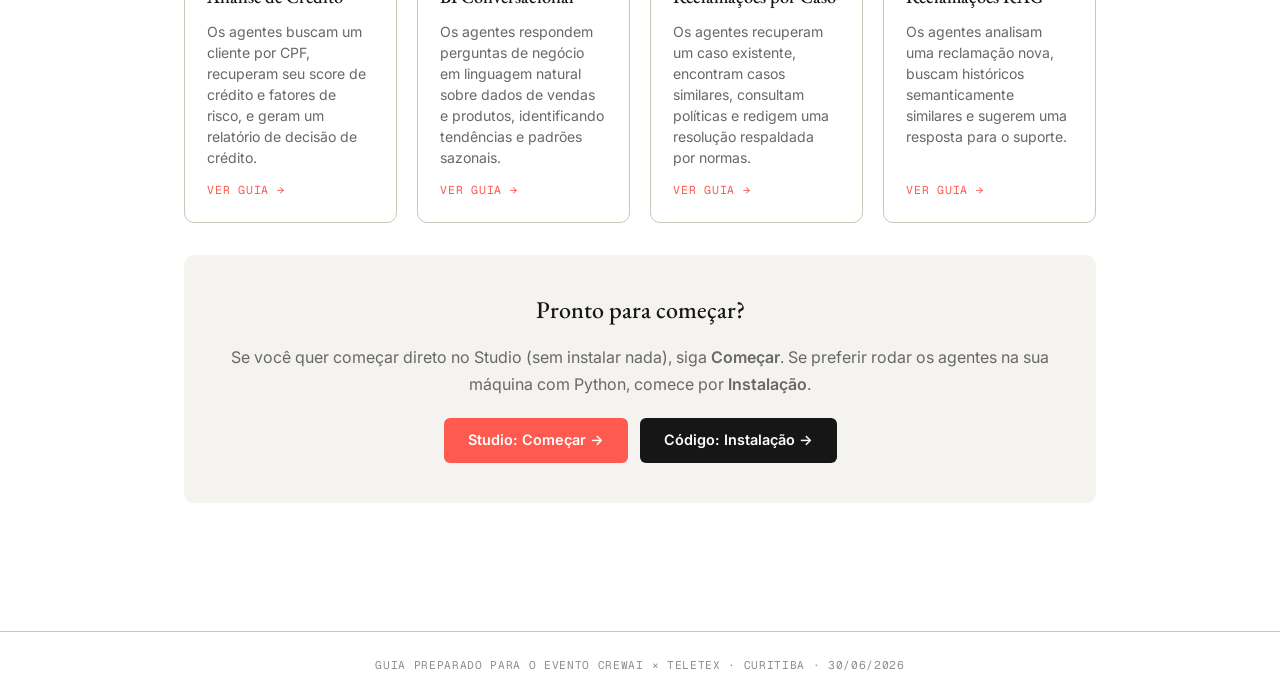
==== commit 85552e71: "Rebrand site from Teradata/Spanish to Teletex/Portuguese Co-Authored-By: Claude Sonnet 4.6 <noreply@" ====
--- a/index.html
+++ b/index.html
@@ -1,9 +1,9 @@
 <!DOCTYPE html>
-<html lang="es">
+<html lang="pt-BR">
 <head>
   <meta charset="UTF-8">
   <meta name="viewport" content="width=device-width, initial-scale=1.0">
-  <title>CrewAI × Teradata — Taller Buenos Aires 2026</title>
+  <title>CrewAI × Teletex — Workshop Curitiba 2026</title>
   <link rel="stylesheet" href="css/style.css">
   <style>
     /* Index-specific: full width, no sidebar */
@@ -65,22 +65,22 @@
 
 <header class="site-header">
   <div class="header-brand">
-    <img src="assets/teradata-logo.png" alt="Teradata" class="teradata-logo">
+    <img src="assets/teletex-logo.png" alt="Teletex" class="partner-logo">
     <div class="header-divider"></div>
     <a href="index.html" class="crewai-logo-link"><img src="assets/crewai-logo.png" alt="CrewAI" class="crewai-logo-img"></a>
   </div>
-  <span class="header-label">Taller Práctico · Buenos Aires</span>
+  <span class="header-label">Workshop Prático · Curitiba</span>
 </header>
 
 <nav class="site-nav"><ul>
-  <li><a href="index.html" class="active">Inicio</a></li>
-  <li><a href="comenzar.html">Comenzar</a></li>
-  <li><a href="instalacion.html">Instalación</a></li>
+  <li><a href="index.html" class="active">Início</a></li>
+  <li><a href="comenzar.html">Começar</a></li>
+  <li><a href="instalacion.html">Instalação</a></li>
   <li><a href="caso-credito.html">Crédito</a></li>
   <li><a href="caso-bi.html">BI</a></li>
-  <li><a href="caso-reclamos.html">Reclamos Caso</a></li>
-  <li><a href="caso-reclamos-rag.html">Reclamos RAG</a></li>
-  <li><a href="ir-mas-alla.html">Más Allá</a></li>
+  <li><a href="caso-reclamos.html">Reclamações Caso</a></li>
+  <li><a href="caso-reclamos-rag.html">Reclamações RAG</a></li>
+  <li><a href="ir-mas-alla.html">Mais Além</a></li>
 </ul></nav>
 
 <div class="index-layout">
@@ -90,23 +90,23 @@
     <div class="hero-bg-image"></div>
     <div class="hero-content">
       <div class="hero-logos">
-        <img src="assets/teradata-logo.png" alt="Teradata" class="teradata-logo">
+        <img src="assets/teletex-logo.png" alt="Teletex" class="partner-logo">
         <div class="hero-div"></div>
         <a href="index.html" class="crewai-logo-link"><img src="assets/crewai-logo.png" alt="CrewAI" class="crewai-logo-img"></a>
       </div>
-      <h1>De Datos Confiables<br>a Acción Agéntica</h1>
-      <p class="hero-subtitle">Desplegando Agentes de IA Empresariales con Teradata y CrewAI</p>
-      <p class="hero-date">Taller práctico · WeWork Vicente López · Buenos Aires · 16–17 de Junio 2026</p>
-      <a href="comenzar.html" class="hero-cta">Comenzar el taller →</a>
-    </div>
-  </div>
-
-  <div class="section-title">Descripción general</div>
+      <h1>De Dados Confiáveis<br>a Ação Agêntica</h1>
+      <p class="hero-subtitle">Implantando Agentes de IA Empresariais com MongoDB e CrewAI</p>
+      <p class="hero-date">Workshop prático · Curitiba · 30 de junho de 2026</p>
+      <a href="comenzar.html" class="hero-cta">Começar o workshop →</a>
+    </div>
+  </div>
+
+  <div class="section-title">Visão geral</div>
   <p class="overview-intro">
-    Tres dominios de negocio y cuatro recorridos prácticos, cada uno con una herramienta AMP que maneja el acceso a datos internamente.
-    Vos traés los agentes; las herramientas traen los datos. Dos caminos para avanzar:
-    <strong>Comenzar</strong> (sin código, directo en Studio) e <strong>Instalación</strong> (con código, entorno local en Python).
-    Ambos producen el mismo resultado.
+    Três domínios de negócio e quatro trilhas práticas, cada uma com uma ferramenta AMP que gerencia o acesso a dados internamente.
+    Você traz os agentes; as ferramentas trazem os dados. Dois caminhos para avançar:
+    <strong>Começar</strong> (sem código, direto no Studio) e <strong>Instalação</strong> (com código, ambiente local em Python).
+    Ambos produzem o mesmo resultado.
   </p>
 
   <div class="table-wrap">
@@ -114,59 +114,59 @@
       <thead>
         <tr>
           <th>Caso de uso</th>
-          <th>Los agentes hacen</th>
-          <th>Herramienta AMP</th>
-          <th>Prompt de inicio</th>
+          <th>O que os agentes fazem</th>
+          <th>Ferramenta AMP</th>
+          <th>Prompt inicial</th>
         </tr>
       </thead>
       <tbody>
         <tr>
-          <td><strong>Análisis de Crédito</strong></td>
-          <td>Recuperan el perfil crediticio del cliente, interpretan el score y los factores de riesgo, recomiendan aprobación</td>
-          <td><code>teradata-credit-analysis</code></td>
-          <td><em>Elegí un DNI del listado y evaluá una solicitud de crédito con monto, plazo y propósito.</em></td>
+          <td><strong>Análise de Crédito</strong></td>
+          <td>Recuperam o perfil creditício do cliente, interpretam o score e os fatores de risco, recomendam aprovação</td>
+          <td><code>mongodb-credit-analysis</code></td>
+          <td><em>Escolha um CPF da lista e avalie uma solicitação de crédito com valor, prazo e finalidade.</em></td>
         </tr>
         <tr>
           <td><strong>BI Conversacional</strong></td>
-          <td>Responden preguntas de ventas en lenguaje natural, identifican tendencias y patrones estacionales</td>
-          <td><code>teradata-conversational-bi</code></td>
-          <td><em>Hacé una pregunta de negocio sobre ventas, productos, regiones, canales o tendencias.</em></td>
-        </tr>
-        <tr>
-          <td><strong>Reclamos por Caso</strong></td>
-          <td>Clasifican un reclamo existente, buscan casos similares, consultan políticas y redactan una resolución</td>
-          <td><code>teradata-claims-analysis</code></td>
-          <td><em>Elegí un caso del listado y pedí clasificación, antecedentes, políticas aplicables y resolución.</em></td>
-        </tr>
-        <tr>
-          <td><strong>Reclamos RAG</strong></td>
-          <td>Parten de un reclamo nuevo, encuentran casos similares y políticas relevantes, y recomiendan próximos pasos</td>
-          <td><code>teradata-claims-analysis</code></td>
-          <td><em>Pegá el mensaje de un cliente y pedí una guía de resolución para soporte.</em></td>
+          <td>Respondem perguntas de vendas em linguagem natural, identificam tendências e padrões sazonais</td>
+          <td><code>mongodb-conversational-bi</code></td>
+          <td><em>Faça uma pergunta de negócio sobre vendas, produtos, regiões, canais ou tendências.</em></td>
+        </tr>
+        <tr>
+          <td><strong>Reclamações por Caso</strong></td>
+          <td>Classificam uma reclamação existente, buscam casos similares, consultam políticas e redigem uma resolução</td>
+          <td><code>mongodb-claims-analysis</code></td>
+          <td><em>Escolha um caso da lista e peça classificação, histórico, políticas aplicáveis e resolução.</em></td>
+        </tr>
+        <tr>
+          <td><strong>Reclamações RAG</strong></td>
+          <td>Partem de uma reclamação nova, encontram casos similares e políticas relevantes, e recomendam próximos passos</td>
+          <td><code>mongodb-claims-analysis</code></td>
+          <td><em>Cole a mensagem de um cliente e peça um guia de resolução para o suporte.</em></td>
         </tr>
       </tbody>
     </table>
   </div>
 
-  <div class="section-title" style="margin-top: 2.5rem;">Niveles de profundidad</div>
+  <div class="section-title" style="margin-top: 2.5rem;">Níveis de profundidade</div>
   <p style="color: var(--text-secondary); margin-bottom: 1.5rem;">
-    Cada recorrido tiene tres versiones. Podés ir tan profundo como quieras.
+    Cada trilha tem três versões. Você pode ir tão fundo quanto quiser.
   </p>
   <div class="versions-overview">
     <div class="version-card">
       <div class="vnum" style="color: var(--coral);">V1 — Básico</div>
       <div class="vtitle">1–2 agentes</div>
-      <div class="vdesc">Recuperación y explicación básica con una herramienta de datos.</div>
+      <div class="vdesc">Recuperação e explicação básica com uma ferramenta de dados.</div>
     </div>
     <div class="version-card">
-      <div class="vnum" style="color: var(--teradata-orange);">V2 — Explorador</div>
+      <div class="vnum" style="color: var(--accent-2);">V2 — Explorador</div>
       <div class="vtitle">3 agentes</div>
-      <div class="vdesc">Investigación web, búsqueda semántica o handoff real entre múltiples agentes.</div>
+      <div class="vdesc">Pesquisa na web, busca semântica ou handoff real entre múltiplos agentes.</div>
     </div>
     <div class="version-card">
       <div class="vnum" style="color: var(--coal);">V3 — Crew Completo</div>
       <div class="vtitle">5 agentes</div>
-      <div class="vdesc">Generación de gráficos, reportes y entregables ejecutivos.</div>
+      <div class="vdesc">Geração de gráficos, relatórios e entregáveis executivos.</div>
     </div>
   </div>
 
@@ -174,61 +174,61 @@
   <div class="use-case-cards">
     <a href="caso-credito.html" class="use-case-card">
       <div class="card-icon">💳</div>
-      <div class="card-title">Análisis de Crédito</div>
-      <div class="card-desc">
-        Los agentes buscan un cliente por DNI, recuperan su score crediticio y factores de riesgo,
-        y generan un informe de decisión de crédito.
-      </div>
-      <div class="card-link">Ver guía →</div>
+      <div class="card-title">Análise de Crédito</div>
+      <div class="card-desc">
+        Os agentes buscam um cliente por CPF, recuperam seu score de crédito e fatores de risco,
+        e geram um relatório de decisão de crédito.
+      </div>
+      <div class="card-link">Ver guia →</div>
     </a>
     <a href="caso-bi.html" class="use-case-card">
       <div class="card-icon">📊</div>
       <div class="card-title">BI Conversacional</div>
       <div class="card-desc">
-        Los agentes responden preguntas de negocio en lenguaje natural sobre datos de ventas
-        y productos, identificando tendencias y patrones estacionales.
-      </div>
-      <div class="card-link">Ver guía →</div>
+        Os agentes respondem perguntas de negócio em linguagem natural sobre dados de vendas
+        e produtos, identificando tendências e padrões sazonais.
+      </div>
+      <div class="card-link">Ver guia →</div>
     </a>
     <a href="caso-reclamos.html" class="use-case-card">
       <div class="card-icon">📋</div>
-      <div class="card-title">Reclamos por Caso</div>
-      <div class="card-desc">
-        Los agentes recuperan un caso existente, encuentran casos similares, consultan políticas
-        y redactan una resolución respaldada por normativa.
-      </div>
-      <div class="card-link">Ver guía →</div>
+      <div class="card-title">Reclamações por Caso</div>
+      <div class="card-desc">
+        Os agentes recuperam um caso existente, encontram casos similares, consultam políticas
+        e redigem uma resolução respaldada por normas.
+      </div>
+      <div class="card-link">Ver guia →</div>
     </a>
     <a href="caso-reclamos-rag.html" class="use-case-card">
       <div class="card-icon">🔎</div>
-      <div class="card-title">Reclamos RAG</div>
-      <div class="card-desc">
-        Los agentes analizan un reclamo nuevo, buscan antecedentes semánticamente similares
-        y sugieren una respuesta para soporte.
-      </div>
-      <div class="card-link">Ver guía →</div>
+      <div class="card-title">Reclamações RAG</div>
+      <div class="card-desc">
+        Os agentes analisam uma reclamação nova, buscam históricos semanticamente similares
+        e sugerem uma resposta para o suporte.
+      </div>
+      <div class="card-link">Ver guia →</div>
     </a>
   </div>
 
   <div style="text-align: center; margin-top: 1rem; padding: 2.5rem; background: var(--off-white); border-radius: 10px;">
-    <h2 style="border: none; margin-top: 0; font-size: 1.5rem;">¿Listo para empezar?</h2>
+    <h2 style="border: none; margin-top: 0; font-size: 1.5rem;">Pronto para começar?</h2>
     <p style="color: var(--text-secondary); margin-bottom: 1.25rem;">
-      Si querés arrancar directo en Studio (sin instalar nada), seguí <strong>Comenzar</strong>.
-      Si preferís correr los agentes en tu máquina con Python, arrancá por <strong>Instalación</strong>.
+      Se você quer começar direto no Studio (sem instalar nada), siga <strong>Começar</strong>.
+      Se preferir rodar os agentes na sua máquina com Python, comece por <strong>Instalação</strong>.
     </p>
     <div style="display: flex; gap: 0.75rem; justify-content: center; flex-wrap: wrap;">
-      <a href="comenzar.html" class="hero-cta" style="font-size: 0.9rem;">Studio: Comenzar →</a>
-      <a href="instalacion.html" class="hero-cta" style="font-size: 0.9rem; background: var(--coal);">Código: Instalación →</a>
+      <a href="comenzar.html" class="hero-cta" style="font-size: 0.9rem;">Studio: Começar →</a>
+      <a href="instalacion.html" class="hero-cta" style="font-size: 0.9rem; background: var(--coal);">Código: Instalação →</a>
     </div>
   </div>
 
 </div>
 
 <footer class="site-footer">
-  <p>Guía preparada para el evento CrewAI × Teradata · Buenos Aires · Junio 2026</p>
+  <p>Guia preparado para o evento CrewAI × Teletex · Curitiba · 30/06/2026</p>
 </footer>
 
-<button id="back-to-top" title="Volver arriba">↑</button>
+<button id="back-to-top" title="Voltar ao topo">↑</button>
 
 <script>
   const btn = document.getElementById('back-to-top');
--- a/css/style.css
+++ b/css/style.css
@@ -1,5 +1,5 @@
 /* ============================================================
-   CrewAI × Teradata Workshop — Shared Stylesheet
+   CrewAI × Teletex Workshop — Shared Stylesheet
    Field-labs inspired design with joint co-branding
    ============================================================ */
 
@@ -8,7 +8,7 @@
 /* ── Custom Properties ─────────────────────────────────────── */
 :root {
   --coral:            #FF5A50;
-  --teradata-orange:  #F26522;
+  --accent-2:  #F26522;
   --black:            #000000;
   --coal:             #161616;
   --off-white:        #F5F3F0;
@@ -57,7 +57,7 @@
   gap: 1.25rem;
 }
 
-.header-brand img.teradata-logo {
+.header-brand img.partner-logo {
   height: 20px;
   width: auto;
   display: block;
@@ -421,7 +421,7 @@
 }
 
 .version-badge.v1 { background: var(--coral); }
-.version-badge.v2 { background: var(--teradata-orange); }
+.version-badge.v2 { background: var(--accent-2); }
 .version-badge.v3 { background: var(--coal); }
 
 .version-meta {
@@ -615,7 +615,7 @@
   margin-bottom: 1.5rem;
 }
 
-.hero-logos img.teradata-logo {
+.hero-logos img.partner-logo {
   height: 22px;
   width: auto;
   display: block;
@@ -751,7 +751,7 @@
   letter-spacing: 0.1em;
   text-transform: uppercase;
   color: #fff;
-  background: var(--teradata-orange);
+  background: var(--accent-2);
   padding: 0.1rem 0.4rem;
   border-radius: 4px;
 }
@@ -882,7 +882,7 @@
   font-family: 'Geist Mono', monospace;
   font-size: 0.83rem;
   color: #EDEDED;
-  border-left: 3px solid var(--teradata-orange);
+  border-left: 3px solid var(--accent-2);
 }
 
 /* Label that marks a block of prompts as suggested test prompts */
@@ -895,7 +895,7 @@
   font-weight: 600;
   letter-spacing: 0.05em;
   text-transform: uppercase;
-  color: var(--teradata-orange);
+  color: var(--accent-2);
   margin: 1.6rem 0 0.5rem;
 }
 .prompt-group-label::before {
@@ -933,7 +933,7 @@
 /* ── Warning callout (amber) — caveats / graceful degradation ── */
 .callout-warn {
   background: #FFF7E6;
-  border-left: 3px solid var(--teradata-orange);
+  border-left: 3px solid var(--accent-2);
   border-radius: 0 6px 6px 0;
   padding: 0.75rem 1.1rem;
   margin: 1rem 0 1.5rem;
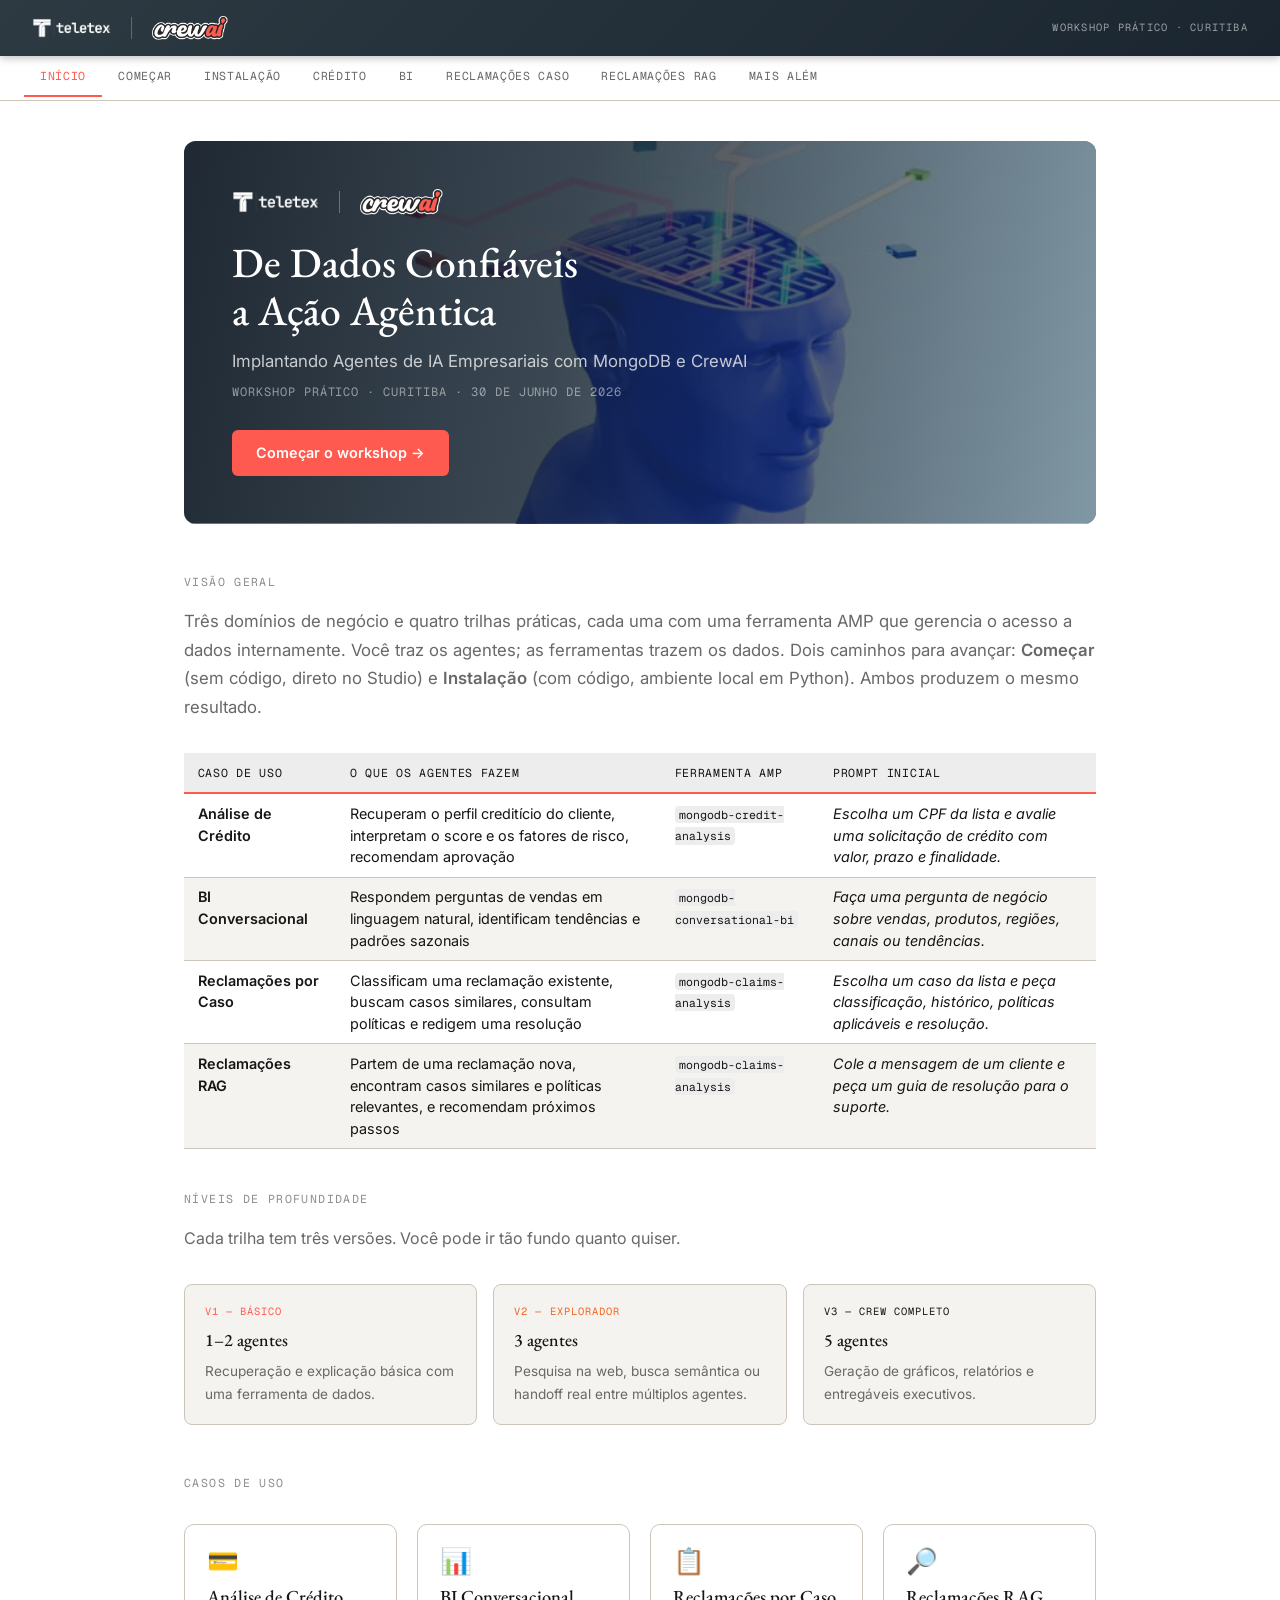
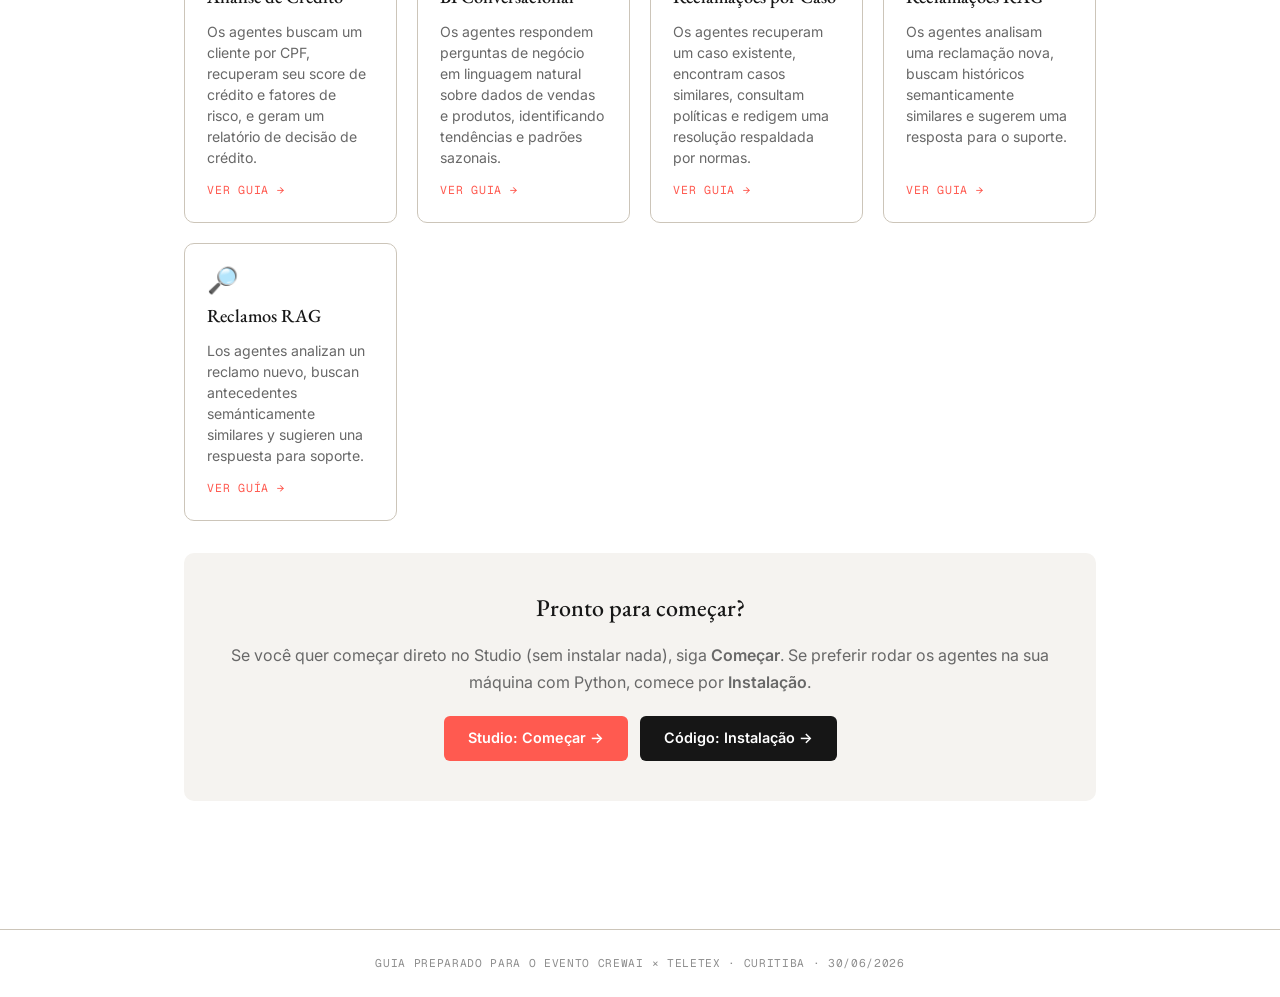
==== commit 2c180102: "Merge branch 'codex/markdown-chart-format-guidance'" ====
--- a/index.html
+++ b/index.html
@@ -208,6 +208,15 @@
       </div>
       <div class="card-link">Ver guia →</div>
     </a>
+    <a href="caso-reclamos-rag.html" class="use-case-card">
+      <div class="card-icon">🔎</div>
+      <div class="card-title">Reclamos RAG</div>
+      <div class="card-desc">
+        Los agentes analizan un reclamo nuevo, buscan antecedentes semánticamente similares
+        y sugieren una respuesta para soporte.
+      </div>
+      <div class="card-link">Ver guía →</div>
+    </a>
   </div>
 
   <div style="text-align: center; margin-top: 1rem; padding: 2.5rem; background: var(--off-white); border-radius: 10px;">
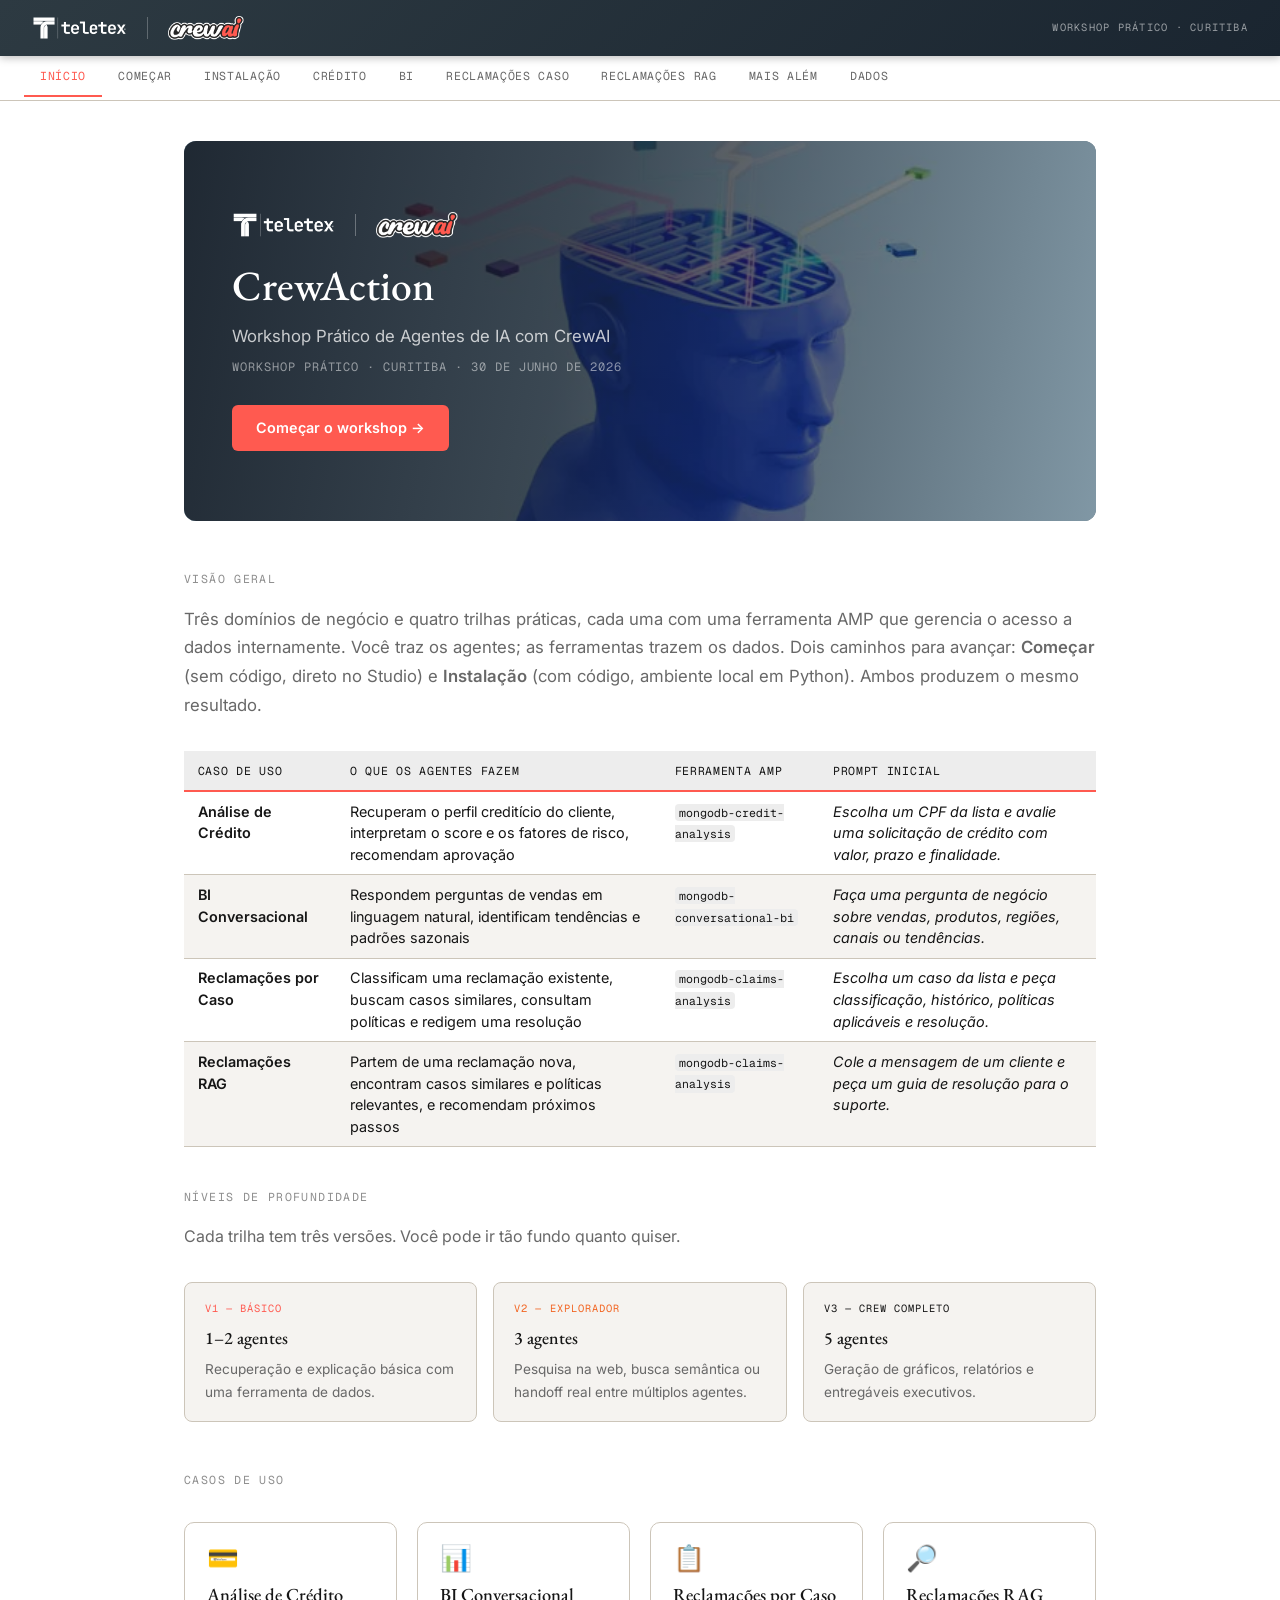
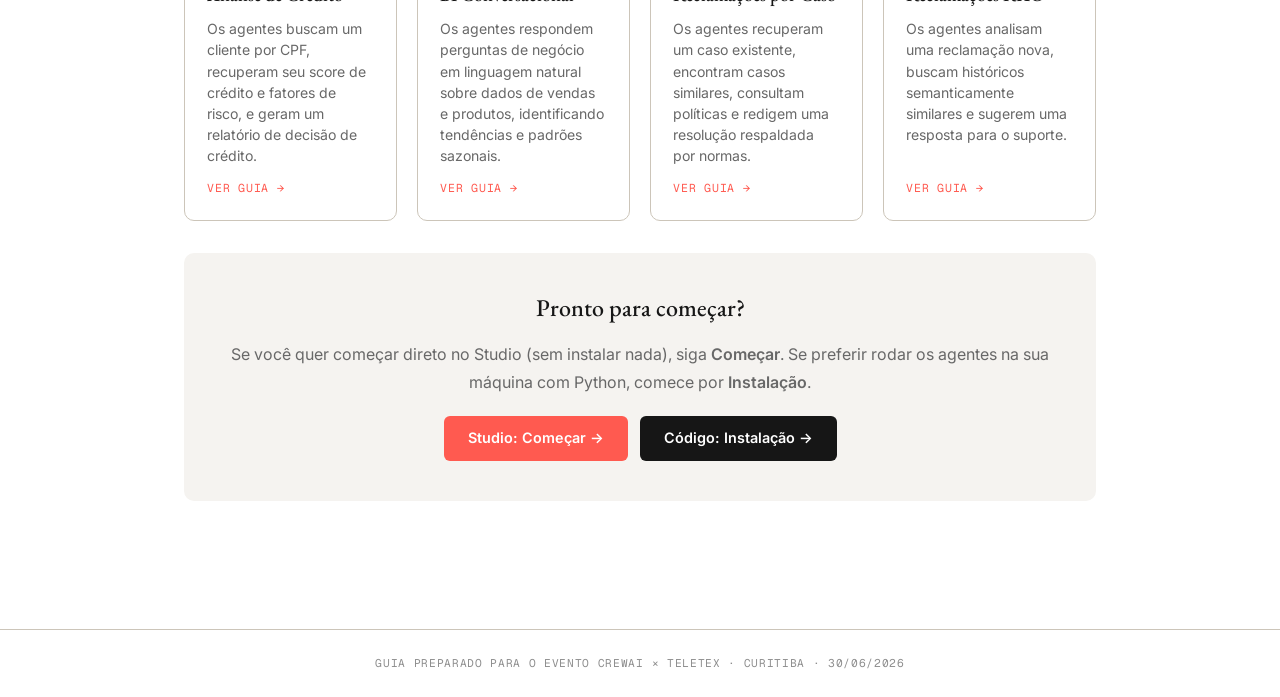
==== commit a10d986f: "Site adjustments + data explorer for CrewAction Teletex 2026 - Equalize logo heights (Teletex/CrewAI" ====
--- a/index.html
+++ b/index.html
@@ -81,6 +81,7 @@
   <li><a href="caso-reclamos.html">Reclamações Caso</a></li>
   <li><a href="caso-reclamos-rag.html">Reclamações RAG</a></li>
   <li><a href="ir-mas-alla.html">Mais Além</a></li>
+  <li><a href="explorador.html">Dados</a></li>
 </ul></nav>
 
 <div class="index-layout">
@@ -94,8 +95,8 @@
         <div class="hero-div"></div>
         <a href="index.html" class="crewai-logo-link"><img src="assets/crewai-logo.png" alt="CrewAI" class="crewai-logo-img"></a>
       </div>
-      <h1>De Dados Confiáveis<br>a Ação Agêntica</h1>
-      <p class="hero-subtitle">Implantando Agentes de IA Empresariais com MongoDB e CrewAI</p>
+      <h1>CrewAction</h1>
+      <p class="hero-subtitle">Workshop Prático de Agentes de IA com CrewAI</p>
       <p class="hero-date">Workshop prático · Curitiba · 30 de junho de 2026</p>
       <a href="comenzar.html" class="hero-cta">Começar o workshop →</a>
     </div>
@@ -208,15 +209,6 @@
       </div>
       <div class="card-link">Ver guia →</div>
     </a>
-    <a href="caso-reclamos-rag.html" class="use-case-card">
-      <div class="card-icon">🔎</div>
-      <div class="card-title">Reclamos RAG</div>
-      <div class="card-desc">
-        Los agentes analizan un reclamo nuevo, buscan antecedentes semánticamente similares
-        y sugieren una respuesta para soporte.
-      </div>
-      <div class="card-link">Ver guía →</div>
-    </a>
   </div>
 
   <div style="text-align: center; margin-top: 1rem; padding: 2.5rem; background: var(--off-white); border-radius: 10px;">
--- a/css/style.css
+++ b/css/style.css
@@ -58,7 +58,7 @@
 }
 
 .header-brand img.partner-logo {
-  height: 20px;
+  height: 24px;
   width: auto;
   display: block;
   filter: brightness(0) invert(1);
@@ -616,7 +616,7 @@
 }
 
 .hero-logos img.partner-logo {
-  height: 22px;
+  height: 26px;
   width: auto;
   display: block;
   filter: brightness(0) invert(1);
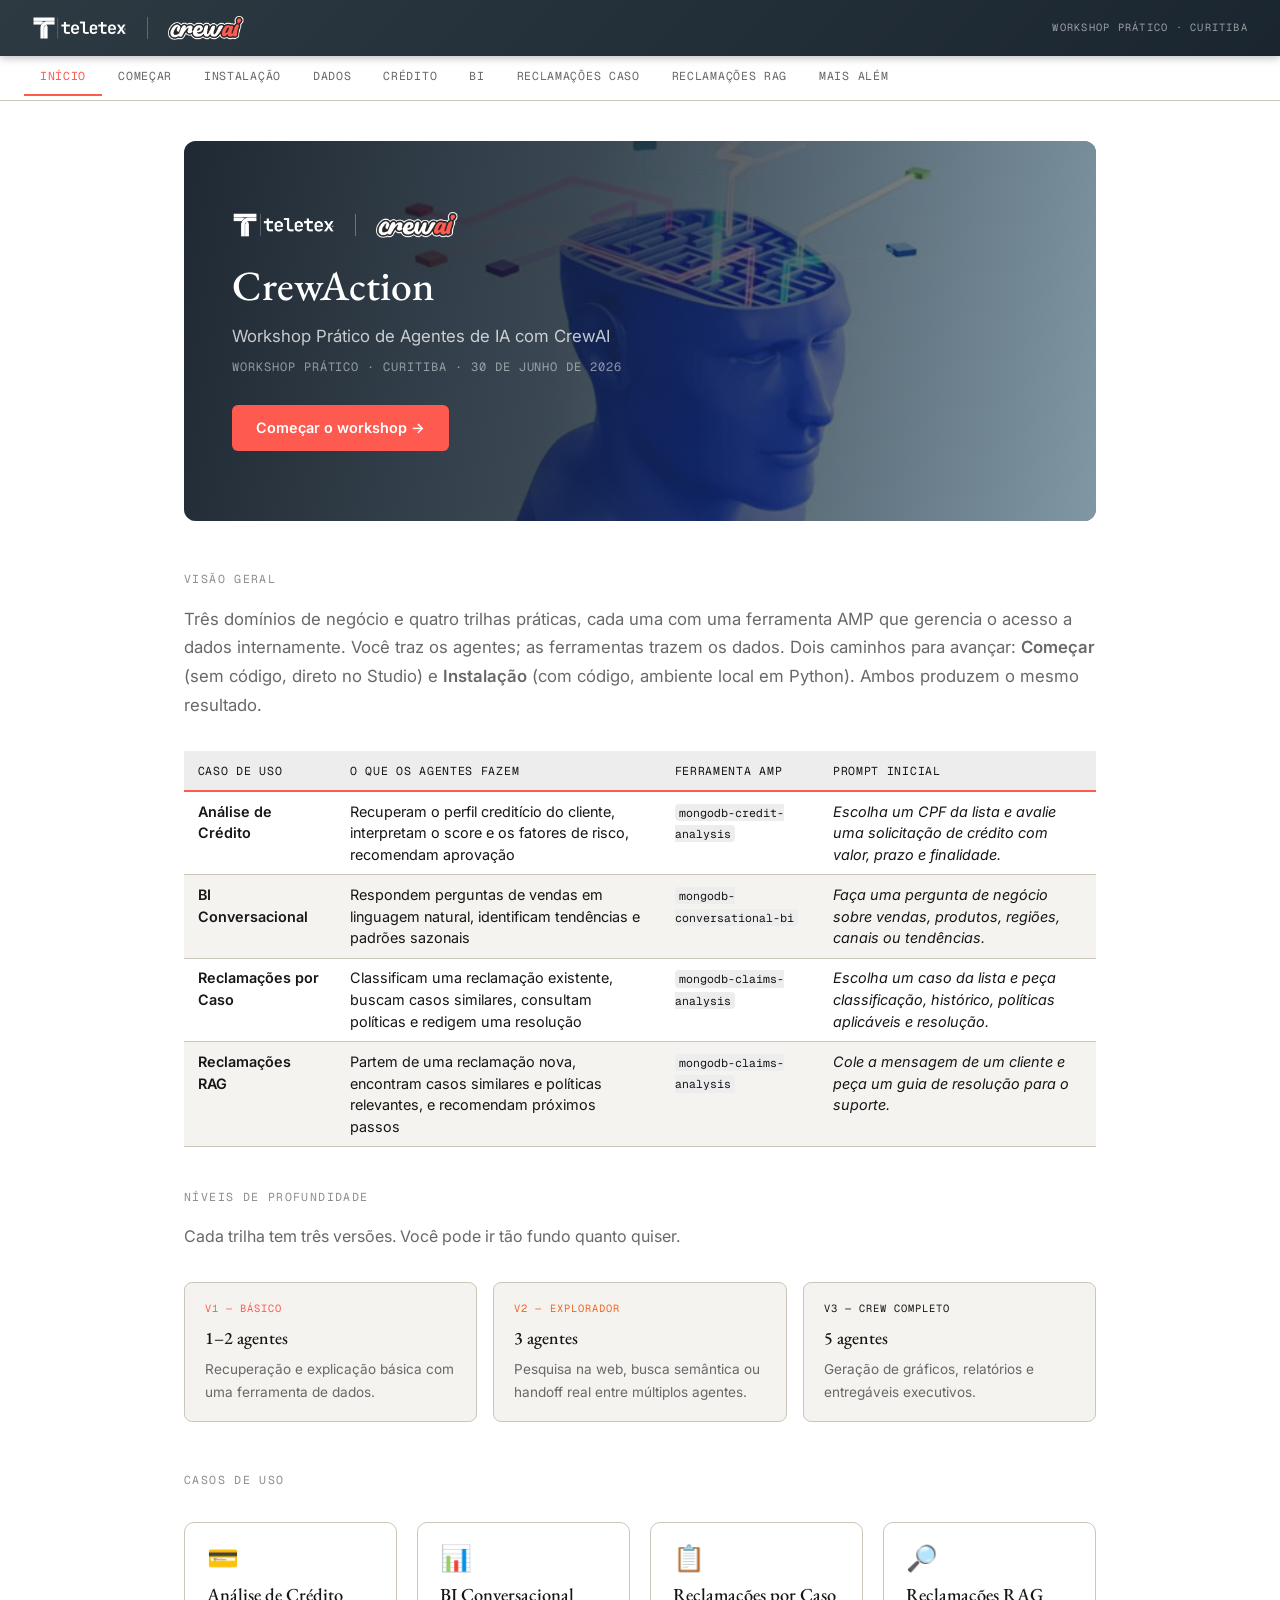
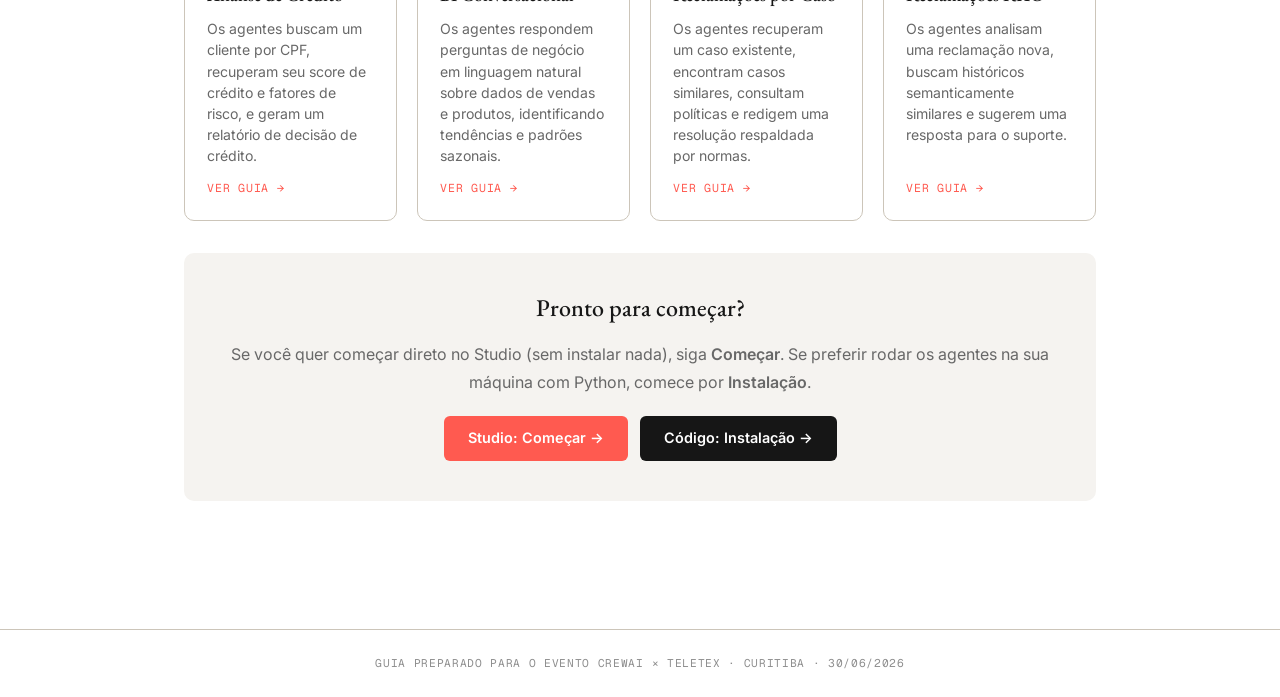
==== commit a650c523: "Add data explorer polish: filters, legend, cross-page data refs - explorador.html: per-column filter" ====
--- a/index.html
+++ b/index.html
@@ -76,12 +76,12 @@
   <li><a href="index.html" class="active">Início</a></li>
   <li><a href="comenzar.html">Começar</a></li>
   <li><a href="instalacion.html">Instalação</a></li>
+  <li><a href="explorador.html">Dados</a></li>
   <li><a href="caso-credito.html">Crédito</a></li>
   <li><a href="caso-bi.html">BI</a></li>
   <li><a href="caso-reclamos.html">Reclamações Caso</a></li>
   <li><a href="caso-reclamos-rag.html">Reclamações RAG</a></li>
   <li><a href="ir-mas-alla.html">Mais Além</a></li>
-  <li><a href="explorador.html">Dados</a></li>
 </ul></nav>
 
 <div class="index-layout">
--- a/css/style.css
+++ b/css/style.css
@@ -134,7 +134,7 @@
 .site-nav ul li:has(a.active)::after {
   content: '';
   position: absolute;
-  bottom: -1px;
+  bottom: 0;
   left: 0;
   right: 0;
   height: 2px;
@@ -996,3 +996,35 @@
 /* ── Utility ───────────────────────────────────────────────── */
 .mt-0 { margin-top: 0 !important; }
 .visually-hidden { position: absolute; width: 1px; height: 1px; overflow: hidden; clip: rect(0,0,0,0); }
+
+/* ── Data Ref Box (case pages) ──────────────────────────────── */
+.data-ref-box {
+  display: flex; align-items: flex-start; gap: 0.5rem;
+  background: var(--off-white); border-left: 3px solid var(--coral);
+  border-radius: 0 6px 6px 0; padding: 0.65rem 0.9rem;
+  font-size: 0.88rem; margin-top: 1rem;
+}
+.data-ref-box a { color: var(--coral); text-decoration: none; }
+.data-ref-box a:hover { text-decoration: underline; }
+
+/* ── Data Legend (explorador) ────────────────────────────────── */
+.data-legend { background: var(--off-white); border-radius: 8px; padding: 0.9rem 1.25rem; margin-bottom: 1.5rem; display: flex; flex-direction: column; gap: 0.4rem; }
+.dl-row { display: flex; align-items: center; gap: 0.6rem; font-size: 0.88rem; flex-wrap: wrap; }
+.dl-tab { font-weight: 600; color: var(--coal); min-width: 160px; }
+.dl-arrow { color: var(--text-secondary); }
+.dl-cases a { color: var(--coral); text-decoration: none; }
+.dl-cases a:hover { text-decoration: underline; }
+
+/* ── Column Filters (explorador) ────────────────────────────── */
+.filter-row { display: flex; flex-wrap: wrap; gap: 0.5rem; margin-bottom: 1rem; align-items: flex-end; }
+.filter-row label { font-size: 0.78rem; color: var(--text-secondary); display: flex; flex-direction: column; gap: 0.2rem; }
+.filter-row select, .filter-row input[type="number"], .filter-row input[type="date"] {
+  padding: 0.32rem 0.55rem; border: 1px solid var(--border-light); border-radius: 4px; font-size: 0.82rem; font-family: inherit; background: #fff;
+}
+.filter-row select:focus, .filter-row input:focus { outline: none; border-color: var(--coral); }
+.range-pair { display: flex; flex-direction: column; gap: 0.2rem; }
+.range-pair > span { font-size: 0.78rem; color: var(--text-secondary); }
+.range-pair-inputs { display: flex; gap: 0.35rem; align-items: center; }
+.range-pair-inputs input { width: 90px; }
+.filter-reset { background: none; border: 1px solid var(--border-light); border-radius: 4px; padding: 0.32rem 0.7rem; font-size: 0.8rem; cursor: pointer; color: var(--text-secondary); font-family: inherit; align-self: flex-end; }
+.filter-reset:hover { border-color: var(--coral); color: var(--coral); }
